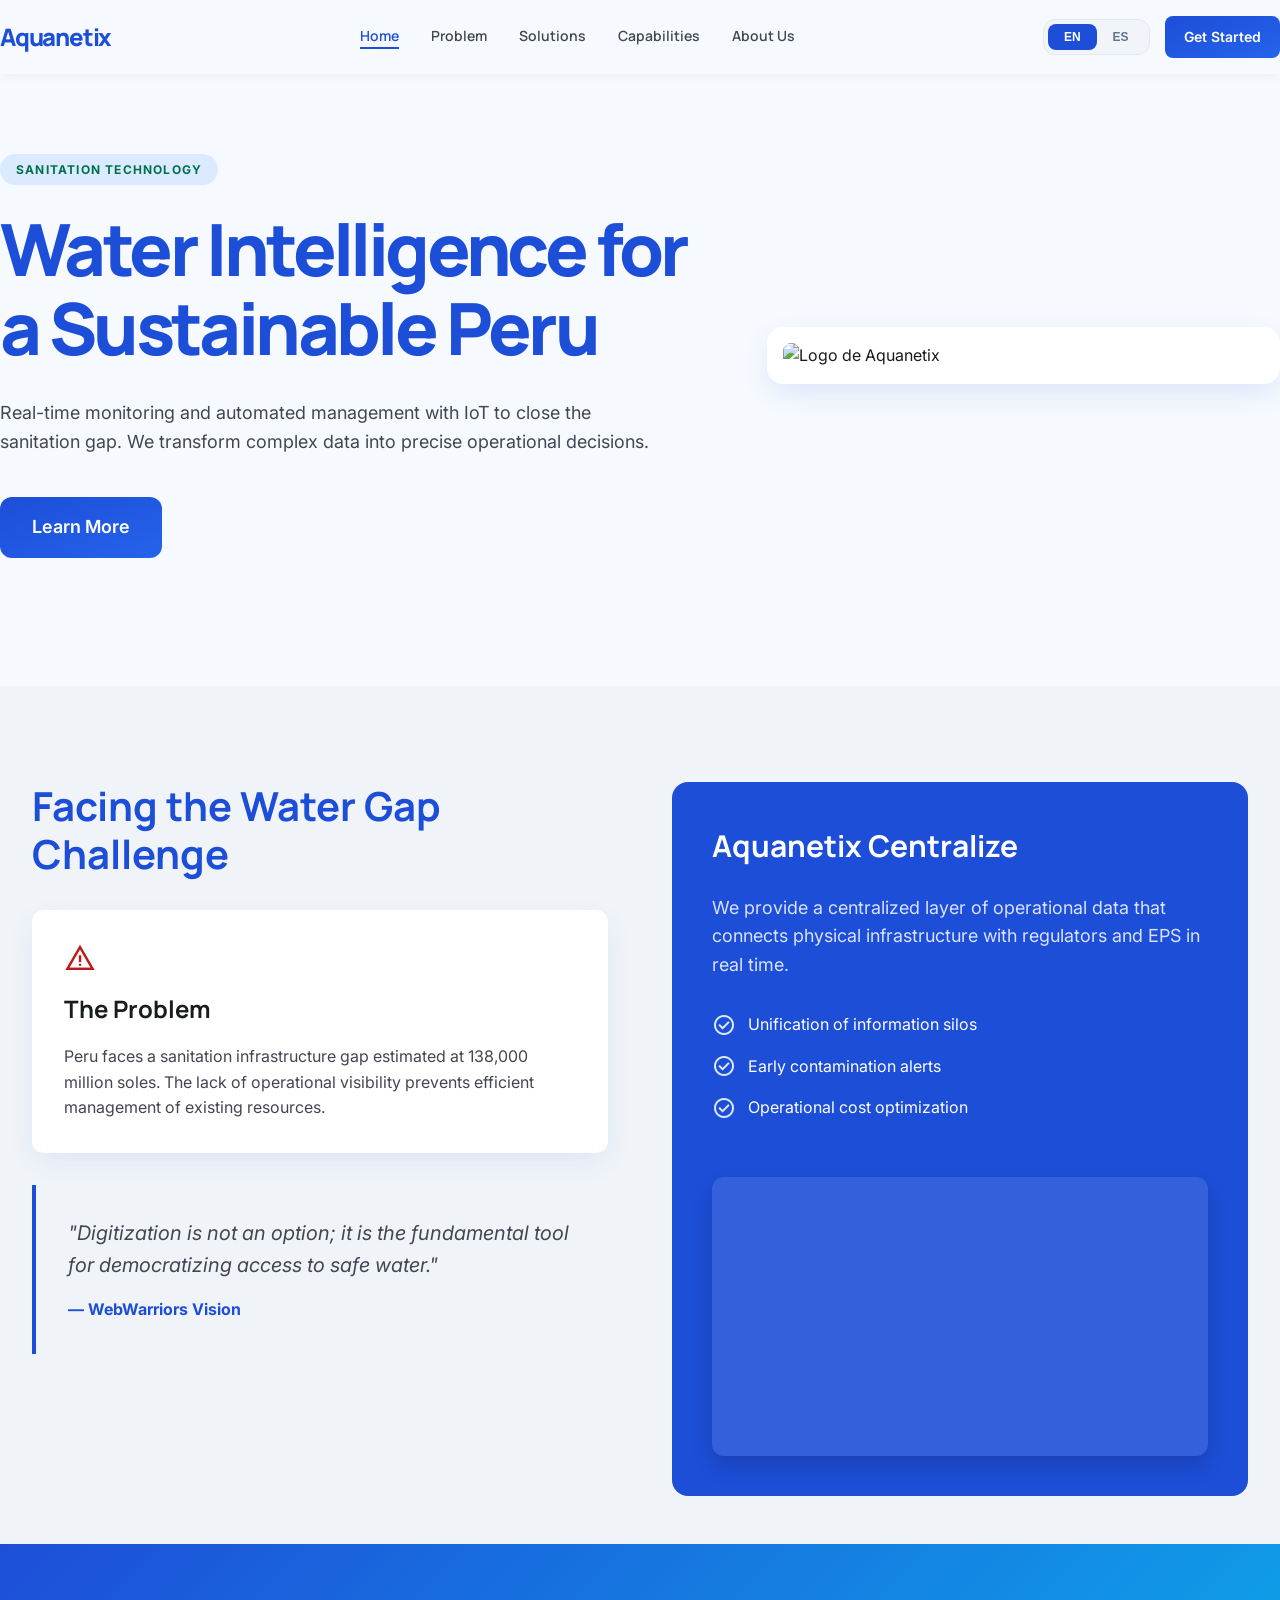
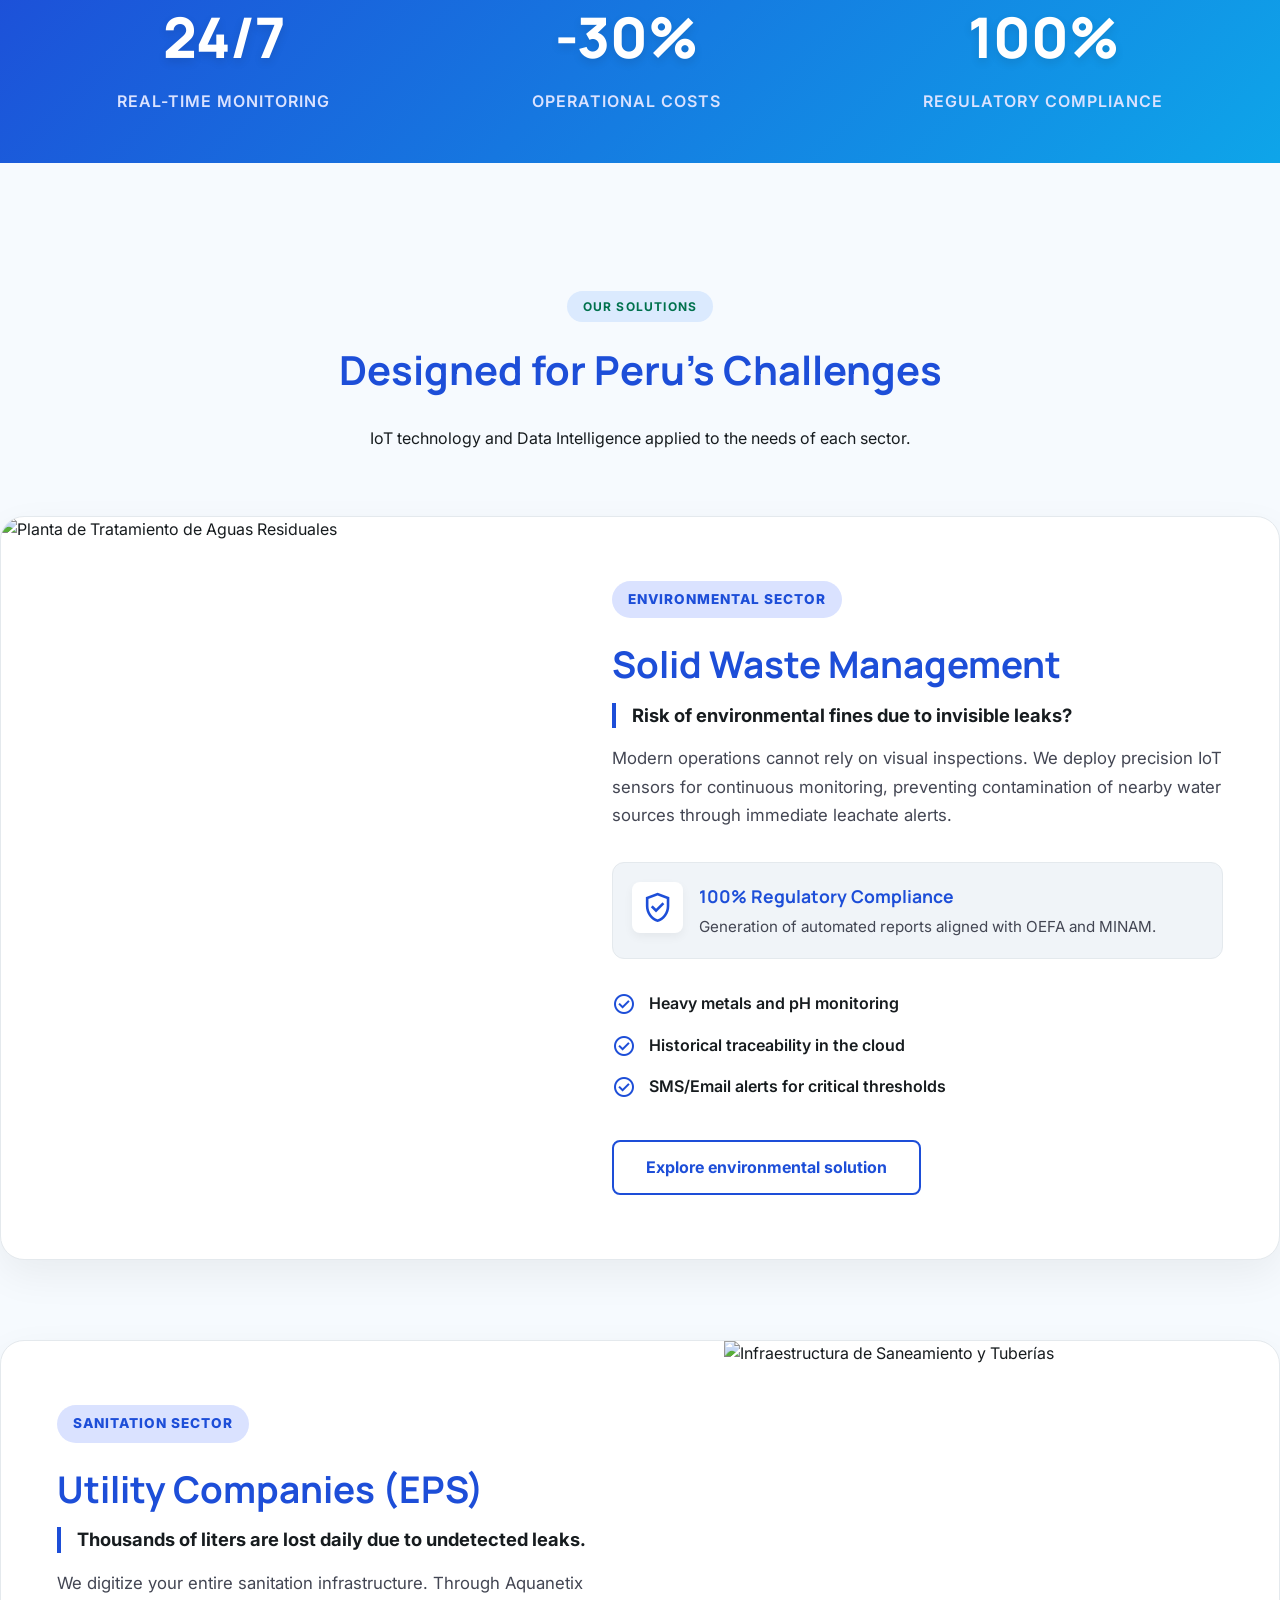
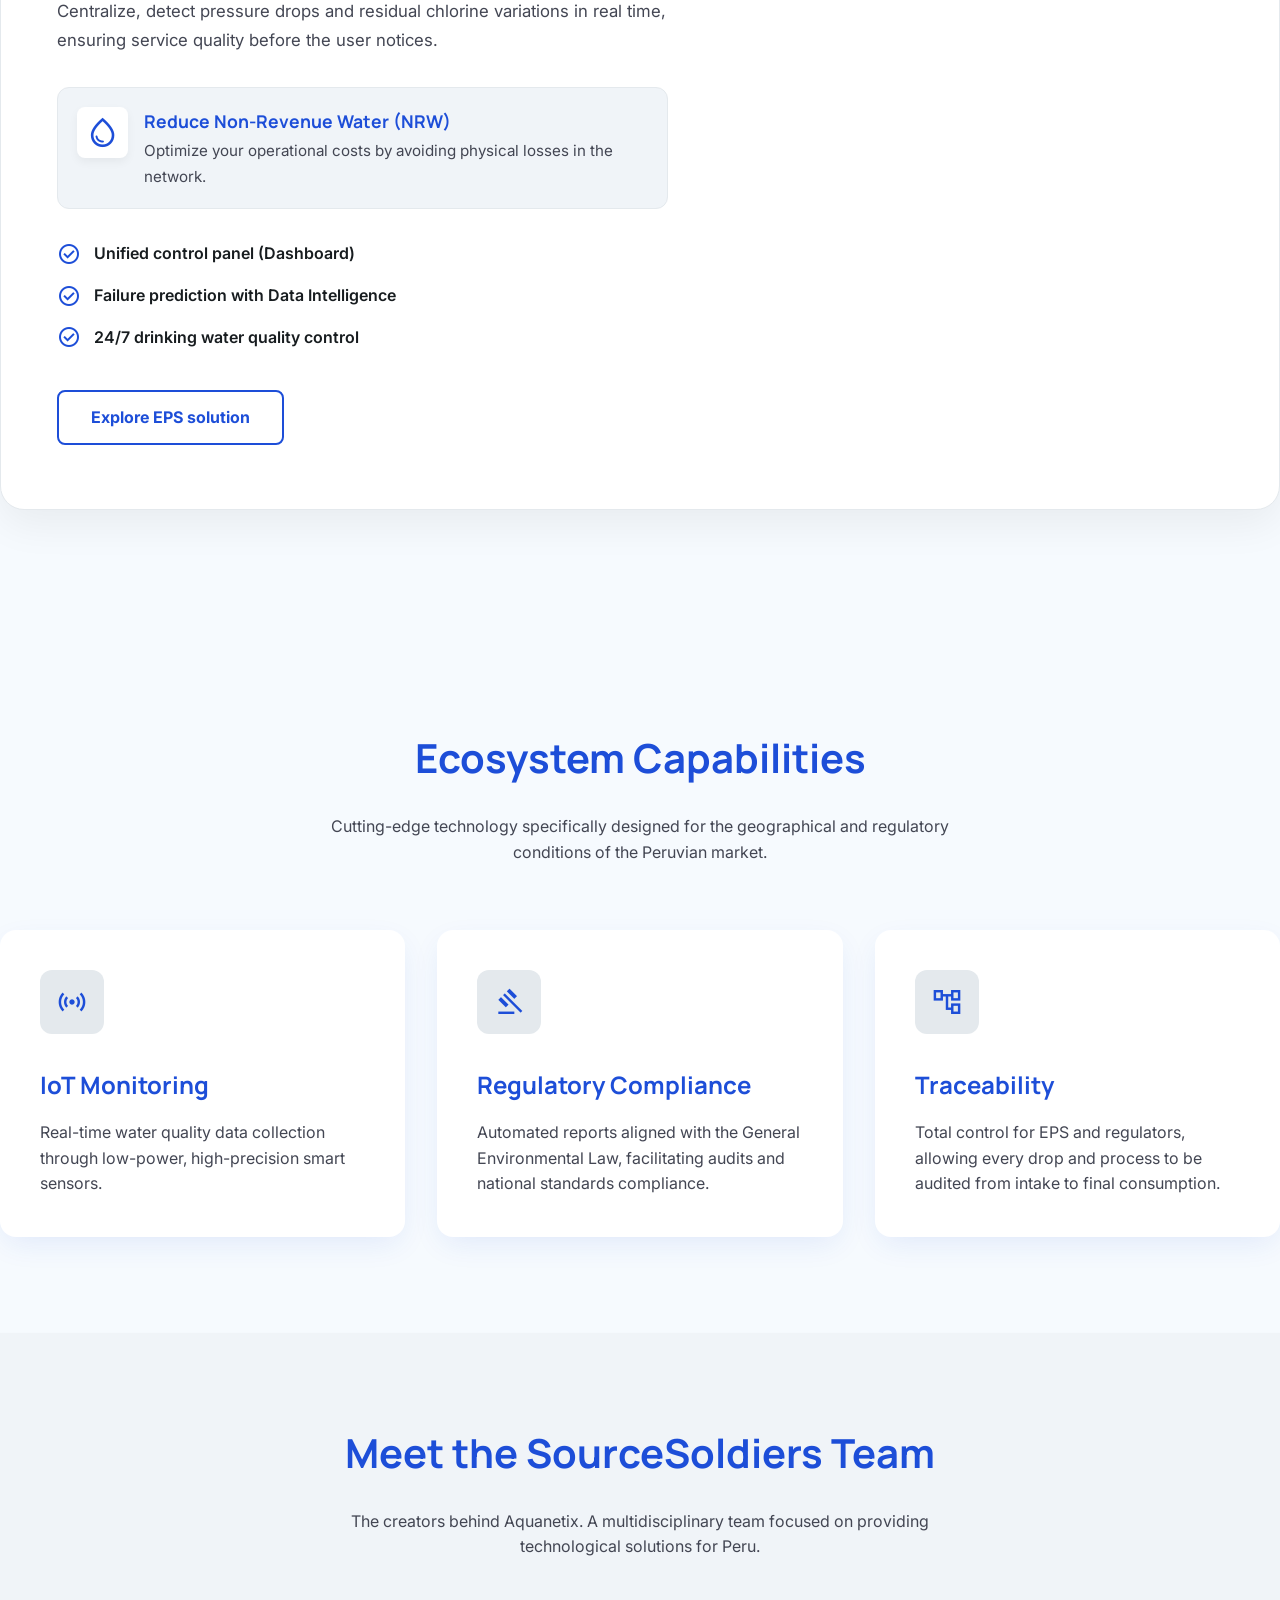
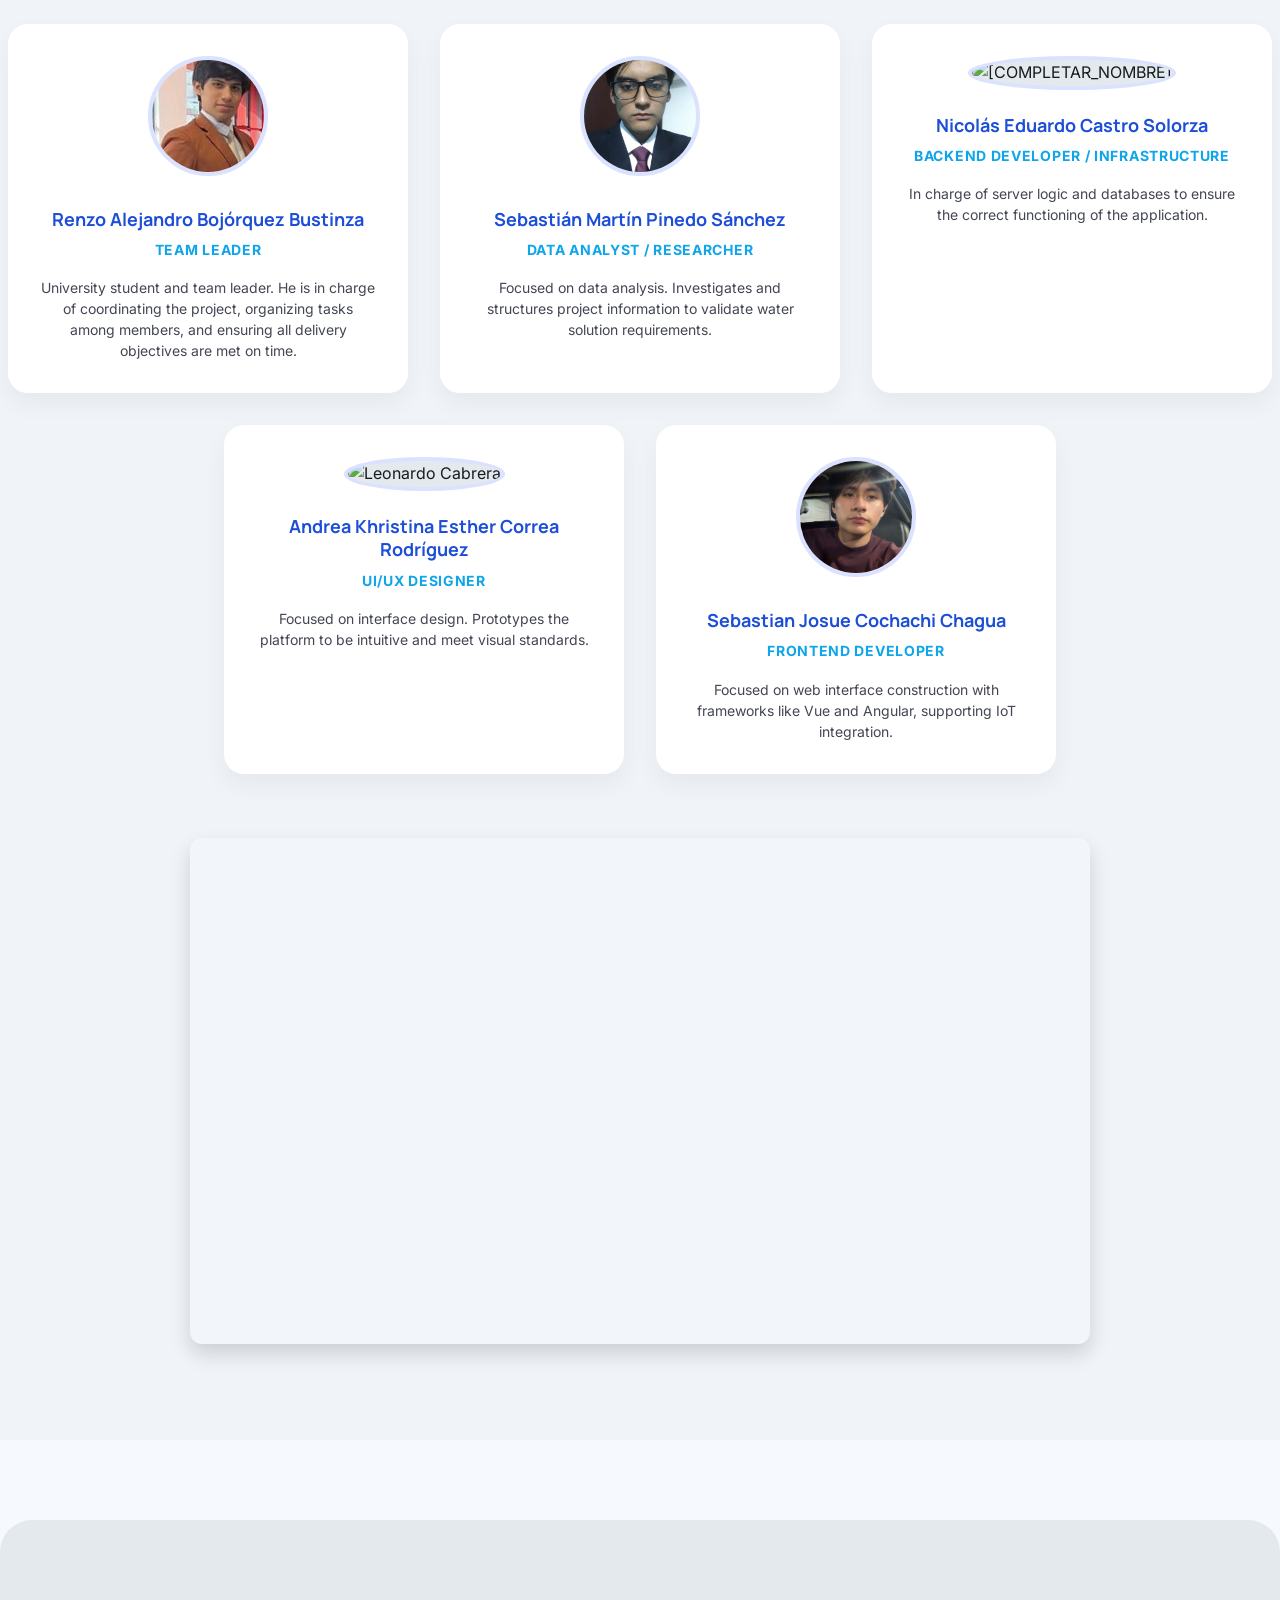
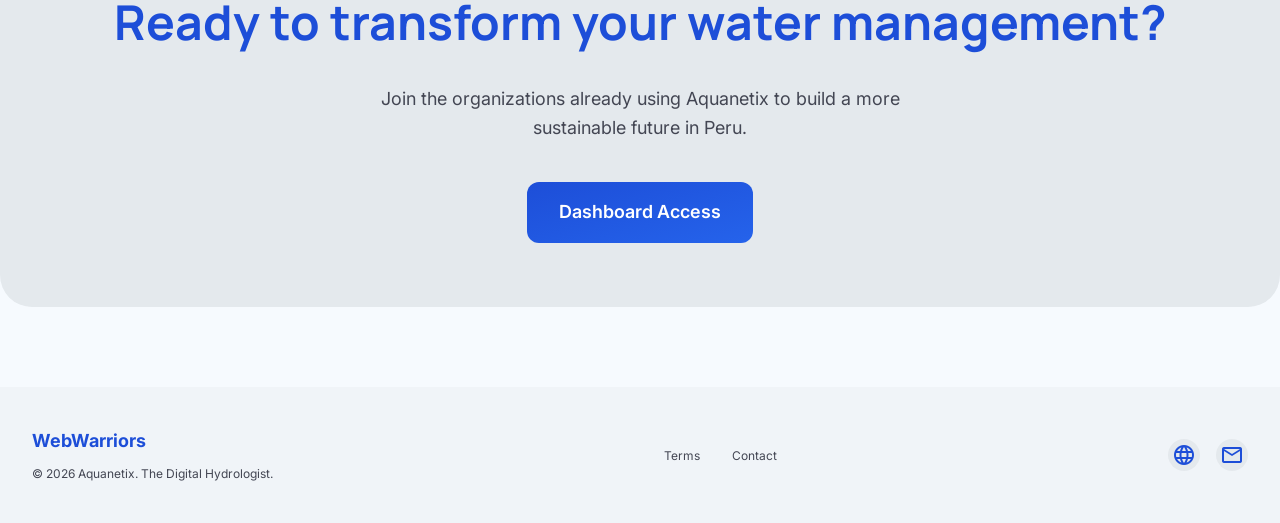
==== index.html @ cc7f4e17 "Update index.html" ====
<!DOCTYPE html>
<html lang="es">
  <head>
    <meta charset="utf-8" />
    <meta name="viewport" content="width=device-width, initial-scale=1.0" />
    <title>Aquanetix | Inteligencia Hídrica para un Perú Sostenible</title>

    <link href="https://fonts.googleapis.com" rel="preconnect" />
    <link crossorigin="" href="https://fonts.gstatic.com" rel="preconnect" />
    <link
      href="https://fonts.googleapis.com/css2?family=Inter:wght@400;500;600&family=Manrope:wght@600;700;800&display=swap"
      rel="stylesheet"
    />
    <link
      href="https://fonts.googleapis.com/css2?family=Material+Symbols+Outlined:wght,FILL@100..700,0..1&display=swap"
      rel="stylesheet"
    />
    <link rel="stylesheet" href="aquanetix.css" />
  </head>

  <body>
    <header class="header">
      <nav class="nav container">
        <div class="logo">
          <span>Aquanetix</span>
        </div>
        <div class="nav-links">
          <a href="#hero" class="nav-link active" data-i18n="nav-inicio">Inicio</a>
          <a href="#problem" class="nav-link" data-i18n="nav-problema">Problema</a>
          <a href="#segments" class="nav-link" data-i18n="nav-soluciones">Soluciones</a>
          <a href="#capabilities" class="nav-link" data-i18n="nav-capacidades">Capacidades</a>
          <a href="#about-the-team" class="nav-link" data-i18n="nav-somos">¿Quiénes somos?</a>
        </div>
        <div style="display: flex; align-items: center">
          <div class="lang-selector-container">
            <button id="btn-en" class="lang-btn active">EN</button>
            <button id="btn-es" class="lang-btn">ES</button>
          </div>
          <a href="#cta" class="btn" data-i18n="nav-btn-empieza">Empieza ahora</a>
        </div>
      </nav>
    </header>

    <main>
      <section id="hero" class="hero container">
        <div class="hero-grid">
          <div>
            <span class="badge" data-i18n="badge-saneamiento">Tecnología para el Saneamiento</span>
            <h1 class="hero-title font-headline" data-i18n="hero-title">
              Inteligencia Hídrica para un
              <span class="text-secondary">Perú Sostenible</span>
            </h1>
            <p class="hero-description" data-i18n="hero-desc">
              Monitoreo en tiempo real y gestión automatizada con IoT para
              cerrar la brecha de saneamiento. Transformamos datos complejos en
              decisiones operativas precisas.
            </p>
            <a href="#segments" class="btn btn-large" data-i18n="hero-btn-more">
              Conoce más
            </a>
          </div>
          <div class="hero-image-container">
            <img
              class="hero-image"
              alt="Logo de Aquanetix"
              src="assets/images/Aquanetix-Logo.png"
            />
          </div>
        </div>
      </section>

      <section id="problem" class="problem-solution">
        <div class="container ps-grid">
          <div>
            <h2 class="section-title font-headline" data-i18n="prob-title">
              Enfrentando el Desafío de la Brecha Hídrica
            </h2>
            <div class="problem-card">
              <span class="material-symbols-outlined icon-error">warning</span>
              <h3 class="font-headline" data-i18n="prob-card-title">
                El Problema
              </h3>
              <p data-i18n="prob-card-desc">
                Perú enfrenta una brecha de infraestructura de saneamiento
                estimada en
                <span class="highlight-text">138,000 millones de soles</span>.
                La falta de visibilidad operativa impide una gestión eficiente
                de los recursos existentes.
              </p>
            </div>
            <div class="quote-box">
              <p class="quote-text" data-i18n="quote-text">
                "La digitalización no es una opción, es la herramienta
                fundamental para democratizar el acceso al agua segura."
              </p>
              <p class="quote-author">— WebWarriors Vision</p>
            </div>
          </div>
          <div class="solution-card">
            <h3 class="font-headline" data-i18n="sol-title">
              Aquanetix Centralize
            </h3>
            <p data-i18n="sol-desc">
              Proporcionamos una capa de datos operativos centralizados que
              conecta la infraestructura física con los reguladores y EPS en
              tiempo real.
            </p>
            <ul class="feature-list">
              <li>
                <span class="material-symbols-outlined icon-success">check_circle</span>
                <span data-i18n="sol-feat-1">Unificación de silos de información</span>
              </li>
              <li>
                <span class="material-symbols-outlined icon-success">check_circle</span>
                <span data-i18n="sol-feat-2">Alertas tempranas de contaminación</span>
              </li>
              <li>
                <span class="material-symbols-outlined icon-success">check_circle</span>
                <span data-i18n="sol-feat-3">Optimización de costos operativos</span>
              </li>
            </ul>
            <div class="product-video-wrapper">
              <iframe 
                src="https://www.youtube.com/embed/MZh4NIKCM9I?si=_HD0UaLk1dkv5V13" 
                title="YouTube video player" 
                frameborder="0" 
                allow="accelerometer; autoplay; clipboard-write; encrypted-media; gyroscope; picture-in-picture; web-share" 
                referrerpolicy="strict-origin-when-cross-origin" 
                allowfullscreen>
              </iframe>
            </div>
          </div>
        </div>
      </section>

      <section class="metrics-banner">
        <div class="container metrics-grid">
          <div class="metric-item">
            <h3 class="metric-number">24/7</h3>
            <p class="metric-label" data-i18n="metric-1">Monitoreo en Tiempo Real</p>
          </div>
          <div class="metric-item">
            <h3 class="metric-number">-30%</h3>
            <p class="metric-label" data-i18n="metric-2">Costos Operativos</p>
          </div>
          <div class="metric-item">
            <h3 class="metric-number">100%</h3>
            <p class="metric-label" data-i18n="metric-3">Cumplimiento Normativo</p>
          </div>
        </div>
      </section>

      <section id="segments" class="pro-segments-section container">
        <div class="text-center segments-header">
          <span class="badge" data-i18n="seg-badge">Nuestras Soluciones</span>
          <h2 class="section-title font-headline" data-i18n="seg-title">Diseñado para los retos del Perú</h2>
          <p data-i18n="seg-desc">Tecnología IoT e Inteligencia de Datos aplicada a las necesidades de cada sector.</p>
        </div>
        
        <div class="pro-segments-container">
          
          <div class="pro-segment-card">
            <div class="pro-segment-image">
              <img src="assets/images/Segmento1_imagen.jpeg" alt="Planta de Tratamiento de Aguas Residuales">
            </div>
            <div class="pro-segment-body">
              <span class="pro-badge" data-i18n="seg1-badge">Sector Ambiental</span>
              <h3 data-i18n="seg1-title">Gestoras de Residuos Sólidos</h3>
              <p class="pro-lead" data-i18n="seg1-lead">¿Riesgos de multas ambientales por fugas invisibles?</p>
              <p class="pro-text" data-i18n="seg1-text">Las operaciones modernas no pueden depender de inspecciones visuales. Desplegamos sensores IoT de precisión para el monitoreo continuo, previniendo la contaminación de fuentes de agua cercanas mediante alertas inmediatas de lixiviados.</p>
              
              <div class="pro-highlight">
                <span class="material-symbols-outlined">verified_user</span>
                <div class="pro-highlight-text">
                  <strong data-i18n="seg1-hl-title">100% Cumplimiento Normativo</strong>
                  <span data-i18n="seg1-hl-desc">Generación de reportes automáticos alineados a OEFA y MINAM.</span>
                </div>
              </div>

              <ul class="pro-features">
                <li><span class="material-symbols-outlined">check_circle</span> <span data-i18n="seg1-li1">Monitoreo de metales pesados y pH</span></li>
                <li><span class="material-symbols-outlined">check_circle</span> <span data-i18n="seg1-li2">Trazabilidad histórica en la nube</span></li>
                <li><span class="material-symbols-outlined">check_circle</span> <span data-i18n="seg1-li3">Alertas ante umbrales críticos</span></li>
              </ul>
              <a href="javascript:void(0)" onclick="document.getElementById('open-contact').click()" class="pro-btn" data-i18n="seg1-btn">Explorar solución ambiental</a>
            </div>
          </div>
          
          <div class="pro-segment-card reverse">
            <div class="pro-segment-image">
              <img src="assets/images/Segmento2_imagen.jpg" alt="Infraestructura de Saneamiento y Tuberías">
            </div>
            <div class="pro-segment-body">
              <span class="pro-badge" data-i18n="seg2-badge">Sector Saneamiento</span>
              <h3 data-i18n="seg2-title">Empresas Prestadoras (EPS)</h3>
              <p class="pro-lead" data-i18n="seg2-lead">Miles de litros se pierden diariamente por fugas no detectadas.</p>
              <p class="pro-text" data-i18n="seg2-text">Digitalizamos toda tu infraestructura de saneamiento. A través de Aquanetix Centralize, detecta caídas de presión y variaciones de cloro residual en tiempo real, garantizando la calidad del servicio antes de que el usuario lo note.</p>
              
              <div class="pro-highlight">
                <span class="material-symbols-outlined">water_drop</span>
                <div class="pro-highlight-text">
                  <strong data-i18n="seg2-hl-title">Reduce el Agua No Facturada (ANF)</strong>
                  <span data-i18n="seg2-hl-desc">Optimiza tus costos operativos evitando pérdidas físicas en la red.</span>
                </div>
              </div>

              <ul class="pro-features">
                <li><span class="material-symbols-outlined">check_circle</span> <span data-i18n="seg2-li1">Tablero de control unificado (Dashboard)</span></li>
                <li><span class="material-symbols-outlined">check_circle</span> <span data-i18n="seg2-li2">Predicción de fallos con Datos</span></li>
                <li><span class="material-symbols-outlined">check_circle</span> <span data-i18n="seg2-li3">Control de calidad de agua potable 24/7</span></li>
              </ul>
              <a href="javascript:void(0)" onclick="document.getElementById('open-contact').click()" class="pro-btn" data-i18n="seg2-btn">Explorar solución EPS</a>
            </div>
          </div>

        </div>
      </section>

      <section id="capabilities" class="capabilities container">
        <div class="text-center capabilities-header">
          <h2 class="section-title font-headline" data-i18n="cap-title">
            Capacidades del Ecosistema
          </h2>
          <p data-i18n="cap-desc">
            Tecnología de punta diseñada específicamente para las condiciones
            geográficas y regulatorias del mercado peruano.
          </p>
        </div>
        <div class="cards-grid">
          <div class="capability-card">
            <div class="icon-container">
              <span class="material-symbols-outlined icon-primary">sensors</span>
            </div>
            <h3 class="font-headline" data-i18n="cap-card-1-title">
              Monitoreo IoT
            </h3>
            <p data-i18n="cap-card-1-desc">
              Recolección de datos de calidad del agua en tiempo real mediante
              sensores inteligentes de bajo consumo y alta precisión.
            </p>
          </div>
          <div class="capability-card">
            <div class="icon-container">
              <span class="material-symbols-outlined icon-primary">gavel</span>
            </div>
            <h3 class="font-headline" data-i18n="cap-card-2-title">
              Cumplimiento Normativo
            </h3>
            <p data-i18n="cap-card-2-desc">
              Reportes automáticos alineados a la Ley General del Ambiente,
              facilitando las auditorías y el cumplimiento de estándares
              nacionales.
            </p>
          </div>
          <div class="capability-card">
            <div class="icon-container">
              <span class="material-symbols-outlined icon-primary">account_tree</span>
            </div>
            <h3 class="font-headline" data-i18n="cap-card-3-title">
              Trazabilidad
            </h3>
            <p data-i18n="cap-card-3-desc">
              Control total para EPS y reguladores, permitiendo auditar cada
              gota y proceso desde la captación hasta el consumo final.
            </p>
          </div>
        </div>
      </section>

      <section id="about-the-team" class="team-section container">
        <div class="text-center capabilities-header">
          <h2 class="section-title font-headline" data-i18n="team-title">
            Conoce al Equipo WebWarriors
          </h2>
          <p data-i18n="team-subtitle">
            Los creadores detrás de Aquanetix. Un equipo multidisciplinario
            enfocado en brindar soluciones tecnológicas para el Perú.
          </p>
        </div>
        <div class="team-grid">
          <div class="team-card">
            <img
              src="assets/images/Foto_NicoPrincipal.jpeg"
              alt="Nicolás Castro"
              class="team-photo"
            />
            <h3 class="font-headline" data-i18n="team-name-1">
              Nicolás Castro
            </h3>
            <p class="team-role" data-i18n="team-role-1">Team Leader</p>
            <p class="team-desc" data-i18n="team-desc-1">
              Estudiante universitario y líder del equipo. Se encarga de
              coordinar el proyecto, organizar las tareas entre los integrantes
              y asegurar que todos los objetivos de nuestra entrega se cumplan a
              tiempo.
            </p>
          </div>
          <div class="team-card">
            <img
              src="assets/images/fotosebastian.png"
              alt="Sebastián Pinedo"
              class="team-photo"
            />
            <h3 class="font-headline" data-i18n="team-name-2">
              Sebastián Martín Pinedo Sánchez
            </h3>
            <p class="team-role" data-i18n="team-role-2">
              Data Analyst / Investigador
            </p>
            <p class="team-desc" data-i18n="team-desc-2">
              Enfocado en el análisis de datos. Investiga y estructura la
              información del proyecto para validar los requerimientos de la
              solución hídrica.
            </p>
          </div>

          <div class="team-card">
            <img
              src="assets/images/[COMPLETAR_NOMBRE_DE_IMAGEN].png"
              alt="[COMPLETAR_NOMBRE]"
              class="team-photo"
            />
            <h3 class="font-headline" data-i18n="team-name-3">
              [COMPLETAR_NOMBRE_COMPLETO_NUEVO_INTEGRANTE]
            </h3>
            <p class="team-role" data-i18n="team-role-3">
              [COMPLETAR_ROL_DEL_INTEGRANTE]
            </p>
            <p class="team-desc" data-i18n="team-desc-3">
              [COMPLETAR_DESCRIPCION_DE_LO_QUE_HACE]
            </p>
          </div>

          <div class="team-card">
            <img
              src="assets/images/Foto_Leonardo.png"
              alt="Leonardo Cabrera"
              class="team-photo"
            />
            <h3 class="font-headline" data-i18n="team-name-4">
              Leonardo Moises Cabrera Novoa
            </h3>
            <p class="team-role" data-i18n="team-role-4">Diseñador UI/UX</p>
            <p class="team-desc" data-i18n="team-desc-4">
              Enfocado en el diseño de interfaces. Prototipa la plataforma para
              que sea intuitiva y cumpla con los estándares visuales.
            </p>
          </div>

          <div class="team-card">
            <img
              src="assets/images/foto_SebastianC.png"
              alt="Sebastian Cochachi"
              class="team-photo"
            />
            <h3 class="font-headline" data-i18n="team-name-5">
              Sebastian Josue Cochachi Chagua
            </h3>
            <p class="team-role" data-i18n="team-role-5">
              Desarrollador Frontend
            </p>
            <p class="team-desc" data-i18n="team-desc-5">
              Enfocado en la construcción de la interfaz web con frameworks como
              Vue y Angular, apoyando en la integración IoT.
            </p>
          </div>
        </div>

        <div class="video-container">
          <div class="product-video-wrapper">
            <iframe 
              src="https://www.youtube.com/embed/el6VnUkMjpM?si=KJKkHwrSZlHoXeyF" 
              title="YouTube video player" 
              frameborder="0" 
              allow="accelerometer; autoplay; clipboard-write; encrypted-media; gyroscope; picture-in-picture; web-share" 
              referrerpolicy="strict-origin-when-cross-origin" 
              allowfullscreen>
            </iframe>
          </div>
        </div>
      </section>

      <div id="contact-modal" class="modal-overlay">
        <div class="modal-content">
          <span id="close-modal" class="close-btn">&times;</span>
          <h2 class="font-headline" data-i18n="modal-title">Contáctanos</h2>
          <p data-i18n="modal-desc">
            ¿Tienes dudas sobre Aquanetix? El equipo WebWarriors está listo
            para ayudarte.
          </p>
          <div class="contact-methods">
            <div class="contact-item">
              <span class="material-symbols-outlined">mail</span>
              <p>contacto@aquanetix.pe</p>
            </div>
            <div class="contact-item">
              <span class="material-symbols-outlined">group</span>
              <p data-i18n="modal-team">Equipo WebWarriors - UPC</p>
            </div>
          </div>
          <button class="btn btn-large" id="modal-close-btn" data-i18n="modal-btn-close">
            Close
          </button>
        </div>
      </div>

      <section id="cta" class="cta-section container">
        <div class="cta-box">
          <h2 class="cta-title font-headline" data-i18n="cta-title">
            ¿Listo para transformar su gestión hídrica?
          </h2>
          <p data-i18n="cta-desc">
            Únase a las organizaciones que ya están utilizando Aquanetix para
            construir un futuro más sostenible en el Perú.
          </p>
          <a href="https://aquanetix-deploy.web.app/iam/sign-in" class="btn btn-large" data-i18n="cta-btn">
            Acceso al Dashboard
          </a>
        </div>
      </section>
    </main>

    <footer class="footer">
      <div class="container footer-content">
        <div class="footer-brand">
          <span>WebWarriors</span>
          <p data-i18n="footer-copy">
            © 2026 Aquanetix. The Digital Hydrologist.
          </p>
        </div>
        <div class="footer-links">
          <a href="terms.html" data-i18n="footer-terms">Términos</a>
          <a
            href="javascript:void(0)"
            id="open-contact"
            data-i18n="footer-contact"
            >Contacto</a
          >
        </div>
        <div class="footer-social">
          <div class="social-icon">
            <span class="material-symbols-outlined">language</span>
          </div>
          <div class="social-icon">
            <span class="material-symbols-outlined">mail</span>
          </div>
        </div>
      </div>
    </footer>

    <script src="contact.js"></script>
    <script src="i18n.js"></script>
  </body>
</html>
---- aquanetix.css ----
/* Variables de Color (Paleta Azul Open Source) */
:root {
  --primary: #1d4ed8;
  --primary-container: #2563eb;
  --secondary: #0ea5e9;
  --secondary-container: #dbeafe;
  --on-secondary-container: #00714d;
  --surface: #f6fafe;
  --surface-container-low: #f0f4f8;
  --surface-container-lowest: #ffffff;
  --surface-container-high: #e4e9ed;
  --on-surface: #171c1f;
  --on-surface-variant: #434653;
  --error: #ba1a1a;
  --primary-fixed: #dae2ff;
}

/* Reset Básico */
* {
  margin: 0;
  padding: 0;
  box-sizing: border-box;
}

body {
  font-family: "Inter", sans-serif;
  background-color: var(--surface);
  color: var(--on-surface);
  line-height: 1.6;
  -webkit-font-smoothing: antialiased;
}

h1,
h2,
h3,
.font-headline {
  font-family: "Manrope", sans-serif;
}

a {
  text-decoration: none;
  color: inherit;
}

ul {
  list-style: none;
}

.container {
  max-width: 1280px;
  margin: 0 auto;
  padding: 0 2rem;
}

/* Header & Nav */
.header {
  background-color: var(--surface);
  position: sticky;
  top: 0;
  z-index: 50;
  box-shadow: 0 2px 10px rgba(0, 0, 0, 0.05);
}

.nav {
  display: flex;
  justify-content: space-between;
  align-items: center;
  padding: 1rem 0;
}

.logo {
  font-size: 1.5rem;
  font-weight: 900;
  color: var(--primary);
  font-family: "Manrope", sans-serif;
  letter-spacing: -0.05em;
}

.nav-links {
  display: none;
  gap: 2rem;
  font-family: "Manrope", sans-serif;
  font-weight: 600;
  font-size: 0.875rem;
}

@media (min-width: 768px) {
  .nav-links {
    display: flex;
  }
}

.nav-link {
  color: var(--on-surface-variant);
  transition: color 0.2s;
}

.nav-link:hover,
.nav-link.active {
  color: var(--primary);
}

.nav-link.active {
  border-bottom: 2px solid var(--primary);
}

.btn {
  display: inline-block;
  background: linear-gradient(
    to bottom right,
    var(--primary),
    var(--primary-container)
  );
  color: white;
  padding: 0.6rem 1.2rem;
  border-radius: 0.5rem;
  font-size: 0.875rem;
  font-weight: 600;
  border: none;
  cursor: pointer;
  transition: opacity 0.2s, transform 0.1s;
}

.btn:hover {
  opacity: 0.9;
}

.btn:active {
  transform: scale(0.95);
}

.btn-large {
  padding: 1rem 2rem;
  font-size: 1.125rem;
  border-radius: 0.75rem;
}

/* Hero Section */
.hero {
  padding: 5rem 0 8rem 0;
  overflow: hidden;
}

.hero-grid {
  display: grid;
  grid-template-columns: 1fr;
  gap: 3rem;
  align-items: center;
}

@media (min-width: 1024px) {
  .hero-grid {
    grid-template-columns: 7fr 5fr;
  }
}

.badge {
  display: inline-block;
  padding: 0.375rem 1rem;
  border-radius: 9999px;
  background-color: var(--secondary-container);
  color: var(--on-secondary-container);
  font-size: 0.75rem;
  font-weight: 700;
  letter-spacing: 0.1em;
  text-transform: uppercase;
  margin-bottom: 1.5rem;
}

.hero-title {
  font-size: 3rem;
  font-weight: 800;
  color: var(--primary);
  line-height: 1.1;
  margin-bottom: 2rem;
  letter-spacing: -0.05em;
}

@media (min-width: 768px) {
  .hero-title {
    font-size: 4.5rem;
  }
}

.text-secondary {
  color: var(--secondary);
}

.hero-description {
  color: var(--on-surface-variant);
  font-size: 1.125rem;
  margin-bottom: 2.5rem;
  max-width: 42rem;
}

.hero-image-container {
  border-radius: 1rem;
  overflow: hidden;
  box-shadow: 0 10px 30px -5px rgba(29, 78, 216, 0.15);
  background: white;
  padding: 1rem;
}

.hero-image {
  width: 100%;
  height: auto;
  object-fit: contain;
  border-radius: 0.5rem;
}

/* Problem/Solution Section */
.problem-solution {
  background-color: var(--surface-container-low);
  padding: 6rem 0;
}

.ps-grid {
  display: grid;
  grid-template-columns: 1fr;
  gap: 4rem;
}

@media (min-width: 1024px) {
  .ps-grid {
    grid-template-columns: 1fr 1fr;
  }
}

.section-title {
  font-size: 2.5rem;
  color: var(--primary);
  font-weight: 700;
  margin-bottom: 2rem;
  line-height: 1.2;
}

.problem-card {
  background-color: var(--surface-container-lowest);
  padding: 2rem;
  border-radius: 0.75rem;
  box-shadow: 0 10px 30px -5px rgba(29, 78, 216, 0.1);
  margin-bottom: 2rem;
}

.icon-error {
  color: var(--error);
  font-size: 2rem;
  margin-bottom: 1rem;
}

.problem-card h3 {
  font-size: 1.5rem;
  margin-bottom: 1rem;
}

.problem-card p {
  color: var(--on-surface-variant);
}

.highlight-text {
  color: var(--primary);
  font-weight: 700;
}

.quote-box {
  padding: 2rem;
  border-left: 4px solid var(--primary);
}

.quote-text {
  font-size: 1.25rem;
  font-style: italic;
  color: var(--on-surface-variant);
}

.quote-author {
  margin-top: 1rem;
  font-weight: 700;
  color: var(--primary);
}

.solution-card {
  background-color: var(--primary);
  color: white;
  padding: 2.5rem;
  border-radius: 1rem;
  position: relative;
  overflow: hidden;
  display: flex;
  flex-direction: column;
  justify-content: center;
}

.solution-card h3 {
  font-size: 1.875rem;
  margin-bottom: 1.5rem;
  position: relative;
  z-index: 10;
}

.solution-card p {
  color: var(--primary-fixed);
  font-size: 1.125rem;
  margin-bottom: 2rem;
  position: relative;
  z-index: 10;
}

.feature-list li {
  display: flex;
  align-items: center;
  gap: 0.75rem;
  margin-bottom: 1rem;
  position: relative;
  z-index: 10;
}

.icon-success {
  color: var(--secondary-container);
}

/* =========================================
   CONTENEDORES DE VIDEO RESPONSIVOS
   ========================================= */
.product-video-wrapper {
  margin-top: 2.5rem;
  position: relative;
  width: 100%;
  padding-bottom: 56.25%; /* Proporción perfecta 16:9 */
  border-radius: 0.75rem;
  overflow: hidden;
  background-color: rgba(255, 255, 255, 0.1);
  box-shadow: 0 10px 20px rgba(0, 0, 0, 0.15);
}

.product-video-wrapper iframe {
  position: absolute;
  top: 0;
  left: 0;
  width: 100%;
  height: 100%;
  border: none;
}

/* =========================================
   BANNER DE MÉTRICAS
   ========================================= */
.metrics-banner {
  background: linear-gradient(135deg, var(--primary), var(--secondary));
  padding: 3rem 0;
  color: white;
  margin-top: -3rem;
  position: relative;
  z-index: 10;
}

.metrics-grid {
  display: flex;
  justify-content: space-around;
  flex-wrap: wrap;
  gap: 2rem;
  text-align: center;
}

.metric-number {
  font-size: 3.5rem;
  font-weight: 800;
  margin-bottom: 0.5rem;
  color: var(--surface-container-lowest);
  text-shadow: 0 4px 10px rgba(0,0,0,0.1);
}

.metric-label {
  font-size: 1rem;
  font-weight: 600;
  text-transform: uppercase;
  letter-spacing: 1px;
  color: var(--primary-fixed);
}

/* =========================================
   DISEÑO PROFESIONAL DE SEGMENTOS (V2) ZIG-ZAG
   ========================================= */
.pro-segments-section {
  padding: 8rem 0;
}

.segments-header {
  margin-bottom: 4rem;
}

.pro-segments-container {
  display: flex;
  flex-direction: column;
  gap: 5rem;
  margin-top: 4rem;
}

.pro-segment-card {
  display: flex;
  flex-direction: column;
  background: #ffffff;
  border-radius: 24px;
  overflow: hidden;
  box-shadow: 0 15px 40px rgba(0,0,0,0.06);
  border: 1px solid var(--surface-container-high);
  transition: transform 0.3s ease, box-shadow 0.3s ease;
}

.pro-segment-card:hover {
  transform: translateY(-5px);
  box-shadow: 0 25px 50px rgba(29, 78, 216, 0.15); /* Sombra adaptada a Open Source */
}

@media(min-width: 992px) {
  .pro-segment-card {
      flex-direction: row;
      align-items: stretch;
  }
  .pro-segment-card.reverse {
      flex-direction: row-reverse;
  }
}

.pro-segment-image {
  flex: 1;
  min-height: 350px;
}

.pro-segment-image img {
  width: 100%;
  height: 100%;
  object-fit: cover;
  display: block;
}

.pro-segment-body {
  flex: 1.1;
  padding: 4rem 3.5rem;
  display: flex;
  flex-direction: column;
  justify-content: center;
}

.pro-badge {
  align-self: flex-start;
  background: var(--primary-fixed);
  color: var(--primary);
  padding: 0.5rem 1rem;
  border-radius: 50px;
  font-size: 0.85rem;
  font-weight: 800;
  text-transform: uppercase;
  letter-spacing: 1px;
  margin-bottom: 1.5rem;
}

.pro-segment-body h3 {
  font-size: 2.3rem;
  color: var(--primary);
  margin-bottom: 1rem;
  line-height: 1.2;
}

.pro-lead {
  font-size: 1.15rem;
  font-weight: 700;
  color: var(--on-surface);
  margin-bottom: 1rem;
  border-left: 4px solid var(--primary);
  padding-left: 1rem;
  line-height: 1.4;
}

.pro-text {
  color: var(--on-surface-variant);
  line-height: 1.7;
  font-size: 1.05rem;
  margin-bottom: 2rem;
}

.pro-highlight {
  background: var(--surface-container-low);
  border: 1px solid var(--surface-container-high);
  padding: 1.2rem;
  border-radius: 12px;
  display: flex;
  gap: 1rem;
  align-items: flex-start;
  margin-bottom: 2rem;
}

.pro-highlight .material-symbols-outlined {
  color: var(--primary);
  font-size: 2.2rem;
  background: white;
  padding: 0.5rem;
  border-radius: 8px;
  box-shadow: 0 4px 10px rgba(0,0,0,0.05);
}

.pro-highlight-text strong {
  display: block;
  color: var(--primary);
  font-size: 1.1rem;
  margin-bottom: 0.2rem;
  font-family: 'Manrope', sans-serif;
}

.pro-highlight-text span {
  font-size: 0.95rem;
  color: var(--on-surface-variant);
  line-height: 1.4;
}

.pro-features {
  list-style: none;
  padding: 0;
  margin: 0 0 2.5rem 0;
  display: flex;
  flex-direction: column;
  gap: 1rem;
}

.pro-features li {
  display: flex;
  align-items: center;
  gap: 0.8rem;
  color: var(--on-surface);
  font-weight: 600;
  font-size: 1rem;
}

.pro-features .material-symbols-outlined {
  color: var(--primary);
}

.pro-btn {
  align-self: flex-start;
  border: 2px solid var(--primary);
  color: var(--primary);
  padding: 0.8rem 2rem;
  border-radius: 8px;
  font-weight: 700;
  transition: all 0.3s;
  text-decoration: none;
}

.pro-btn:hover {
  background: var(--primary);
  color: white;
  transform: translateY(-2px);
}

/* Capabilities Section */
.capabilities {
  padding: 6rem 0;
}

.text-center {
  text-align: center;
}

.capabilities-header {
  margin-bottom: 4rem;
}

.capabilities-header p {
  color: var(--on-surface-variant);
  max-width: 42rem;
  margin: 0 auto;
}

.cards-grid {
  display: grid;
  grid-template-columns: 1fr;
  gap: 2rem;
}

@media (min-width: 768px) {
  .cards-grid {
    grid-template-columns: repeat(3, 1fr);
  }
}

.capability-card {
  background-color: var(--surface-container-lowest);
  padding: 2.5rem;
  border-radius: 1rem;
  box-shadow: 0 10px 30px -5px rgba(29, 78, 216, 0.1);
  transition: all 0.3s ease;
  cursor: default;
}

.capability-card:hover {
  background-color: var(--primary);
  color: white;
}

.icon-container {
  width: 4rem;
  height: 4rem;
  background-color: var(--surface-container-high);
  border-radius: 0.75rem;
  display: flex;
  align-items: center;
  justify-content: center;
  margin-bottom: 2rem;
  transition: background-color 0.3s;
}

.capability-card:hover .icon-container {
  background-color: var(--primary-container);
}

.icon-primary {
  color: var(--primary);
  font-size: 2rem;
  transition: color 0.3s;
}

.capability-card:hover .icon-primary {
  color: white;
}

.capability-card h3 {
  font-size: 1.5rem;
  color: var(--primary);
  margin-bottom: 1rem;
  transition: color 0.3s;
}

.capability-card:hover h3 {
  color: white;
}

.capability-card p {
  color: var(--on-surface-variant);
  transition: color 0.3s;
}

.capability-card:hover p {
  color: var(--primary-fixed);
}

/* Team Section */
.team-section {
  padding: 6rem 0;
  background-color: var(--surface-container-low);
  box-shadow: 0 0 0 100vmax var(--surface-container-low);
  clip-path: inset(0 -100vmax);
}

.team-section .section-title {
  color: var(--primary);
}
.team-section .capabilities-header p {
  color: var(--on-surface-variant);
}

.team-grid {
  display: flex;
  flex-wrap: wrap;
  justify-content: center;
  gap: 2rem;
  margin-bottom: 3rem;
}

.team-card {
  flex: 1 1 calc(33.333% - 2rem);
  min-width: 300px;
  max-width: 400px;
  background: #ffffff;
  padding: 2rem;
  border-radius: 20px;
  box-shadow: 0 10px 25px rgba(0, 0, 0, 0.05);
  text-align: center;
  transition: all 0.3s ease;
}

.team-card:hover {
  transform: translateY(-5px);
  box-shadow: 0 20px 40px -10px rgba(29, 78, 216, 0.15);
}

.team-photo {
  width: 120px;
  height: 120px;
  border-radius: 50%;
  object-fit: cover;
  margin: 0 auto 1.5rem auto;
  border: 4px solid var(--primary-fixed);
  background-color: var(--surface-container-high);
}

.team-card h3 {
  font-size: 1.125rem;
  color: var(--primary);
  margin-bottom: 0.5rem;
  line-height: 1.3;
}

.team-role {
  font-weight: 700;
  font-size: 0.875rem;
  color: var(--secondary);
  margin-bottom: 1rem;
  text-transform: uppercase;
  letter-spacing: 0.05em;
}

.team-desc {
  font-size: 0.875rem;
  color: var(--on-surface-variant);
  line-height: 1.5;
}

/* Video Section (Bottom) */
.video-container {
  width: 100%;
  max-width: 900px;
  margin: 4rem auto 0;
  clear: both;
}

/* CTA Section */
.cta-section {
  padding: 5rem 0;
}

.cta-box {
  background-color: var(--surface-container-high);
  border-radius: 2rem;
  padding: 4rem 2rem;
  text-align: center;
}

.cta-title {
  font-size: 2.5rem;
  color: var(--primary);
  margin-bottom: 1.5rem;
}

@media (min-width: 768px) {
  .cta-title {
    font-size: 3rem;
  }
}

.cta-box p {
  color: var(--on-surface-variant);
  font-size: 1.125rem;
  margin-bottom: 2.5rem;
  max-width: 36rem;
  margin-left: auto;
  margin-right: auto;
}

/* Footer */
.footer {
  background-color: var(--surface-container-low);
  padding: 2.5rem 0;
  font-size: 0.75rem;
  color: var(--on-surface-variant);
}

.footer-content {
  display: flex;
  flex-direction: column;
  gap: 2rem;
  align-items: center;
  text-align: center;
}

@media (min-width: 768px) {
  .footer-content {
    flex-direction: row;
    justify-content: space-between;
    text-align: left;
  }
}

.footer-brand span {
  display: block;
  font-size: 1.125rem;
  font-weight: 700;
  color: var(--primary);
  margin-bottom: 0.5rem;
}

.footer-links {
  display: flex;
  flex-wrap: wrap;
  gap: 2rem;
  justify-content: center;
}

.footer-links a:hover {
  color: var(--primary);
}

.footer-social {
  display: flex;
  gap: 1rem;
}

.social-icon {
  width: 2rem;
  height: 2rem;
  background-color: var(--surface-container-high);
  border-radius: 50%;
  display: flex;
  align-items: center;
  justify-content: center;
  color: var(--primary);
}

/* Selectores y Modal */
.lang-selector-container {
  display: flex;
  background-color: #f1f5f9;
  padding: 4px;
  border-radius: 12px;
  border: 1px solid #e2e8f0;
  align-items: center;
  margin-right: 15px;
}

.lang-btn {
  padding: 6px 16px;
  border-radius: 8px;
  font-size: 12px;
  font-weight: bold;
  cursor: pointer;
  border: none;
  transition: all 0.3s ease;
  background: transparent;
  color: #64748b;
}

.lang-btn.active {
  background-color: var(--primary);
  color: white;
}

.lang-btn:hover:not(.active) {
  background-color: #e2e8f0;
}

.modal-overlay {
  display: none;
  position: fixed;
  top: 0;
  left: 0;
  width: 100%;
  height: 100vh;
  background: rgba(29, 78, 216, 0.5); /* Fondo modal tintado en azul */
  backdrop-filter: blur(8px);
  z-index: 10000;
  justify-content: center;
  align-items: center;
}

.modal-content {
  background: #ffffff;
  padding: 2.5rem;
  border-radius: 24px;
  max-width: 450px;
  width: 90%;
  position: relative;
  box-shadow: 0 25px 50px -12px rgba(0, 0, 0, 0.5);
  text-align: center;
  animation: modalAppear 0.3s ease-out;
}

@keyframes modalAppear {
  from { opacity: 0; transform: scale(0.9); }
  to { opacity: 1; transform: scale(1); }
}

.close-btn {
  position: absolute;
  top: 20px;
  right: 20px;
  font-size: 28px;
  cursor: pointer;
  color: #64748b;
  line-height: 1;
}

.contact-methods {
  display: flex;
  flex-direction: column;
  gap: 1rem;
  width: 100%;
  margin: 1rem 0;
}

.contact-item {
  display: flex;
  align-items: center;
  justify-content: center;
  gap: 10px;
  color: var(--primary);
}
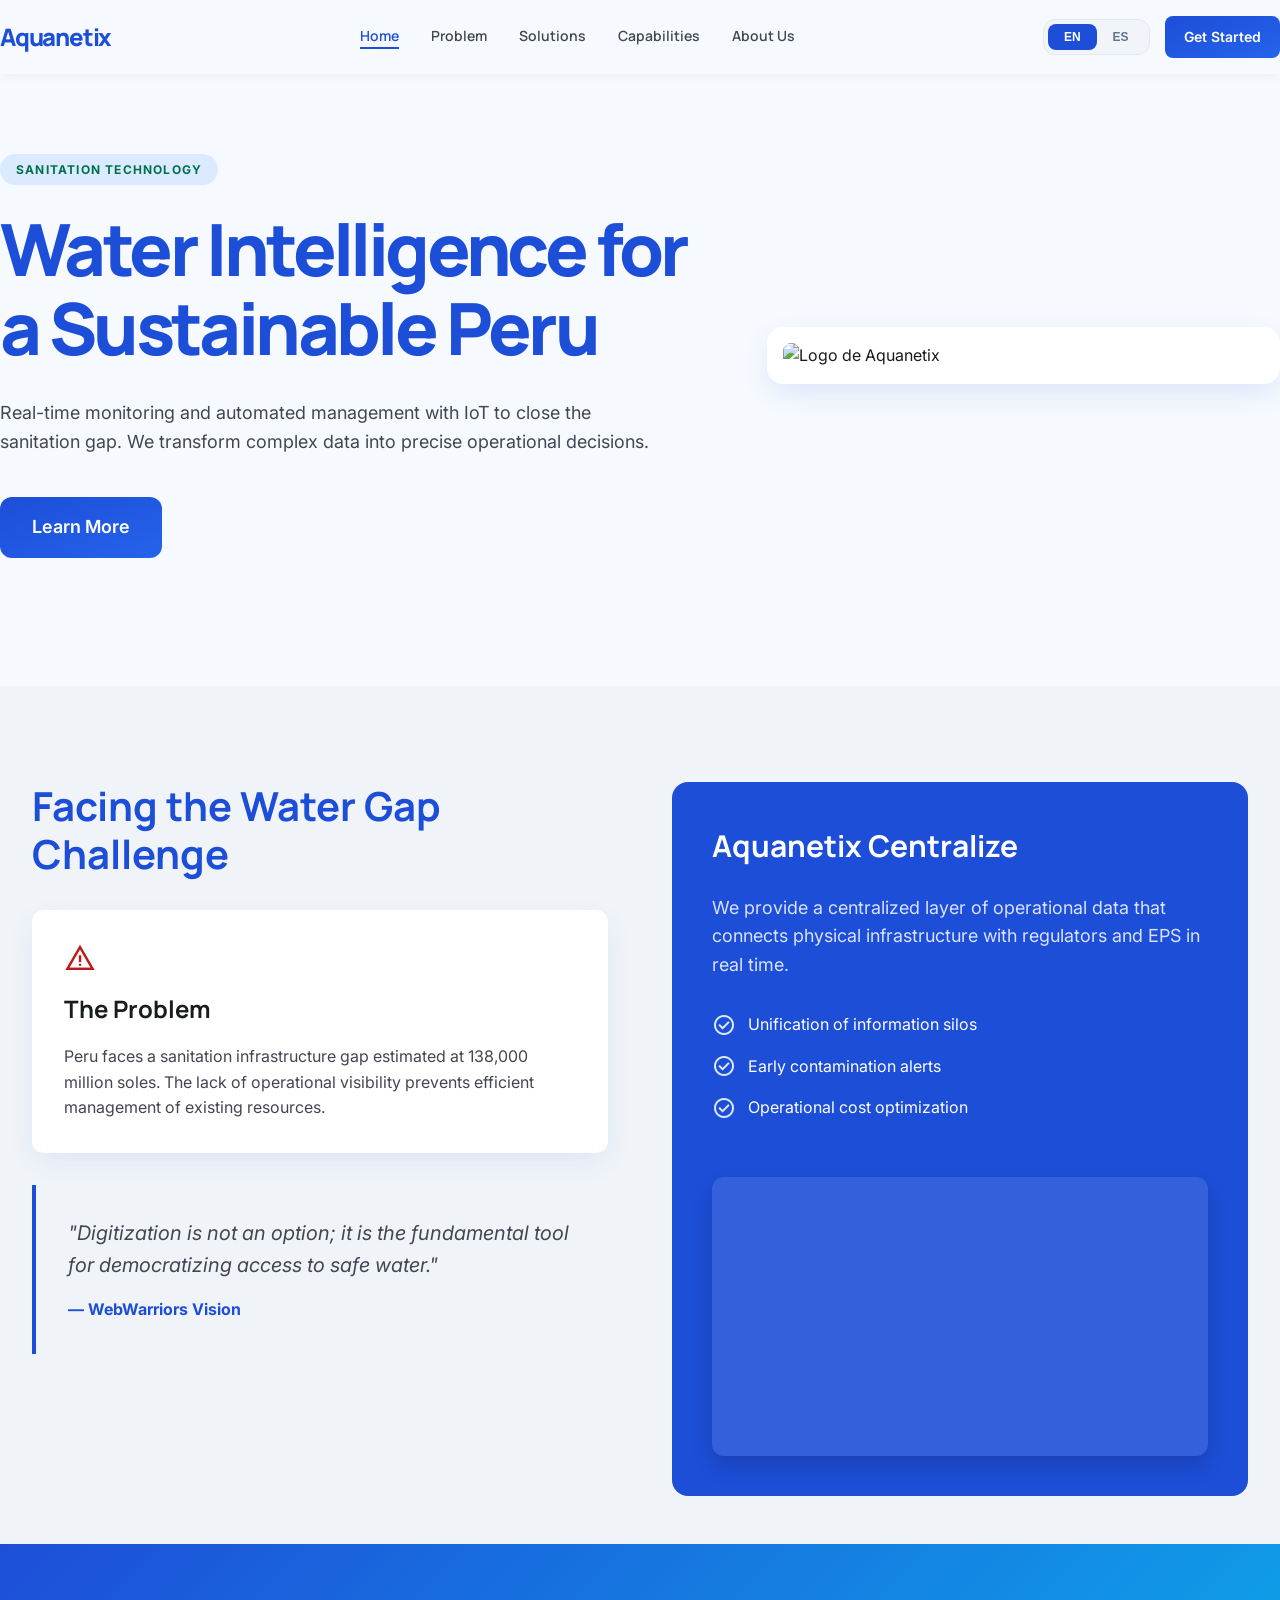
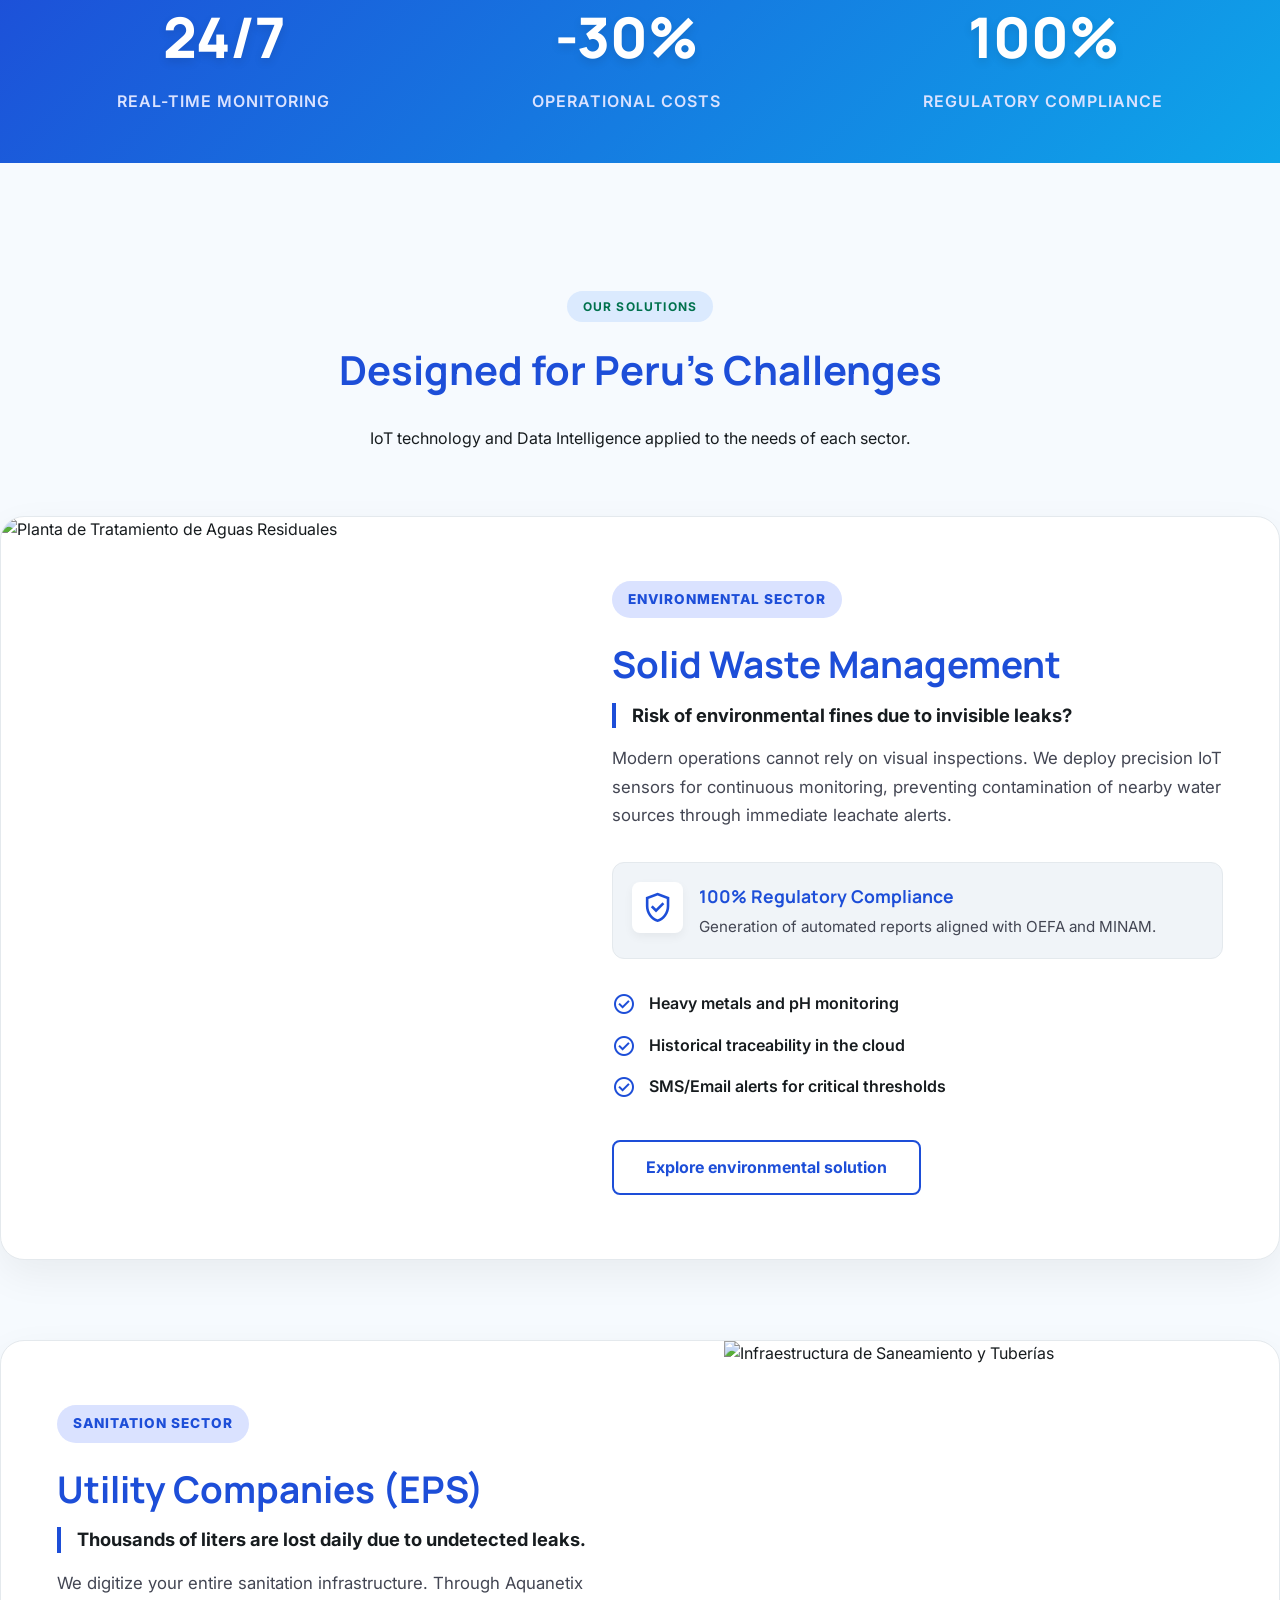
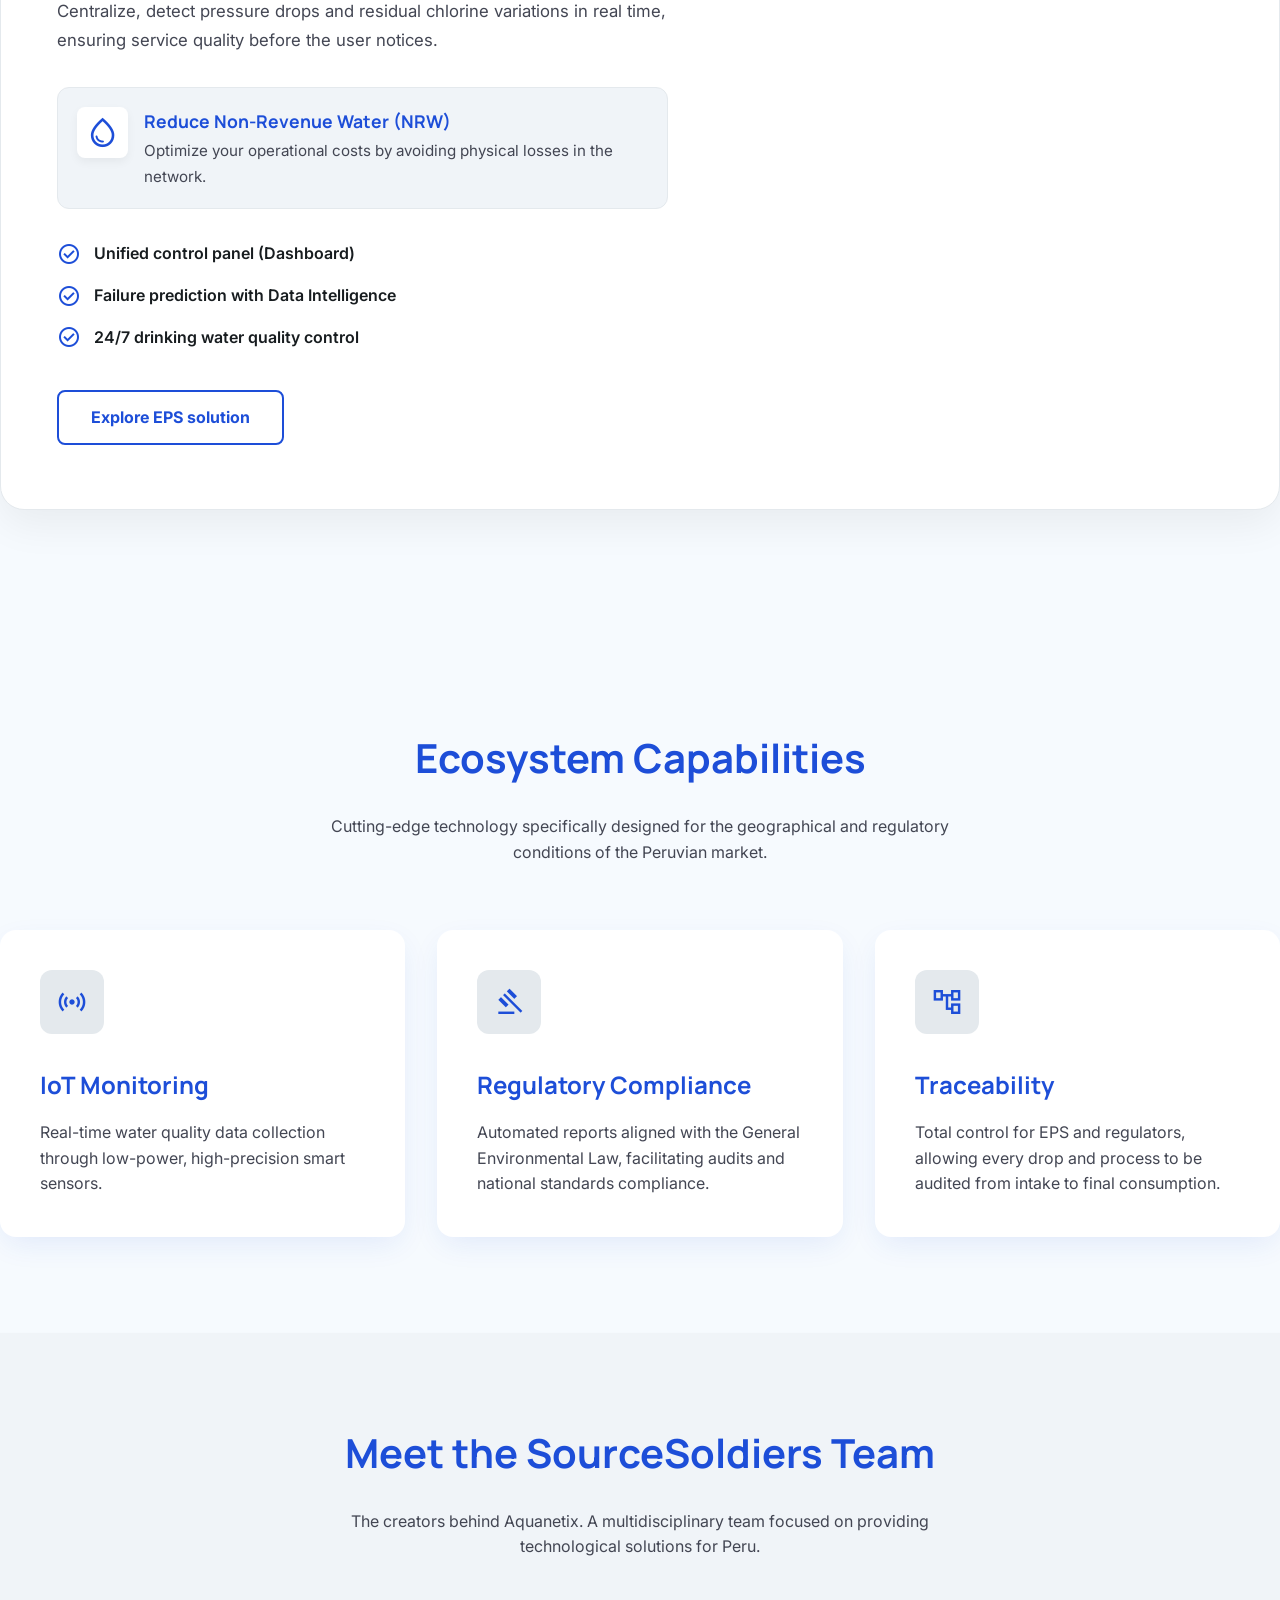
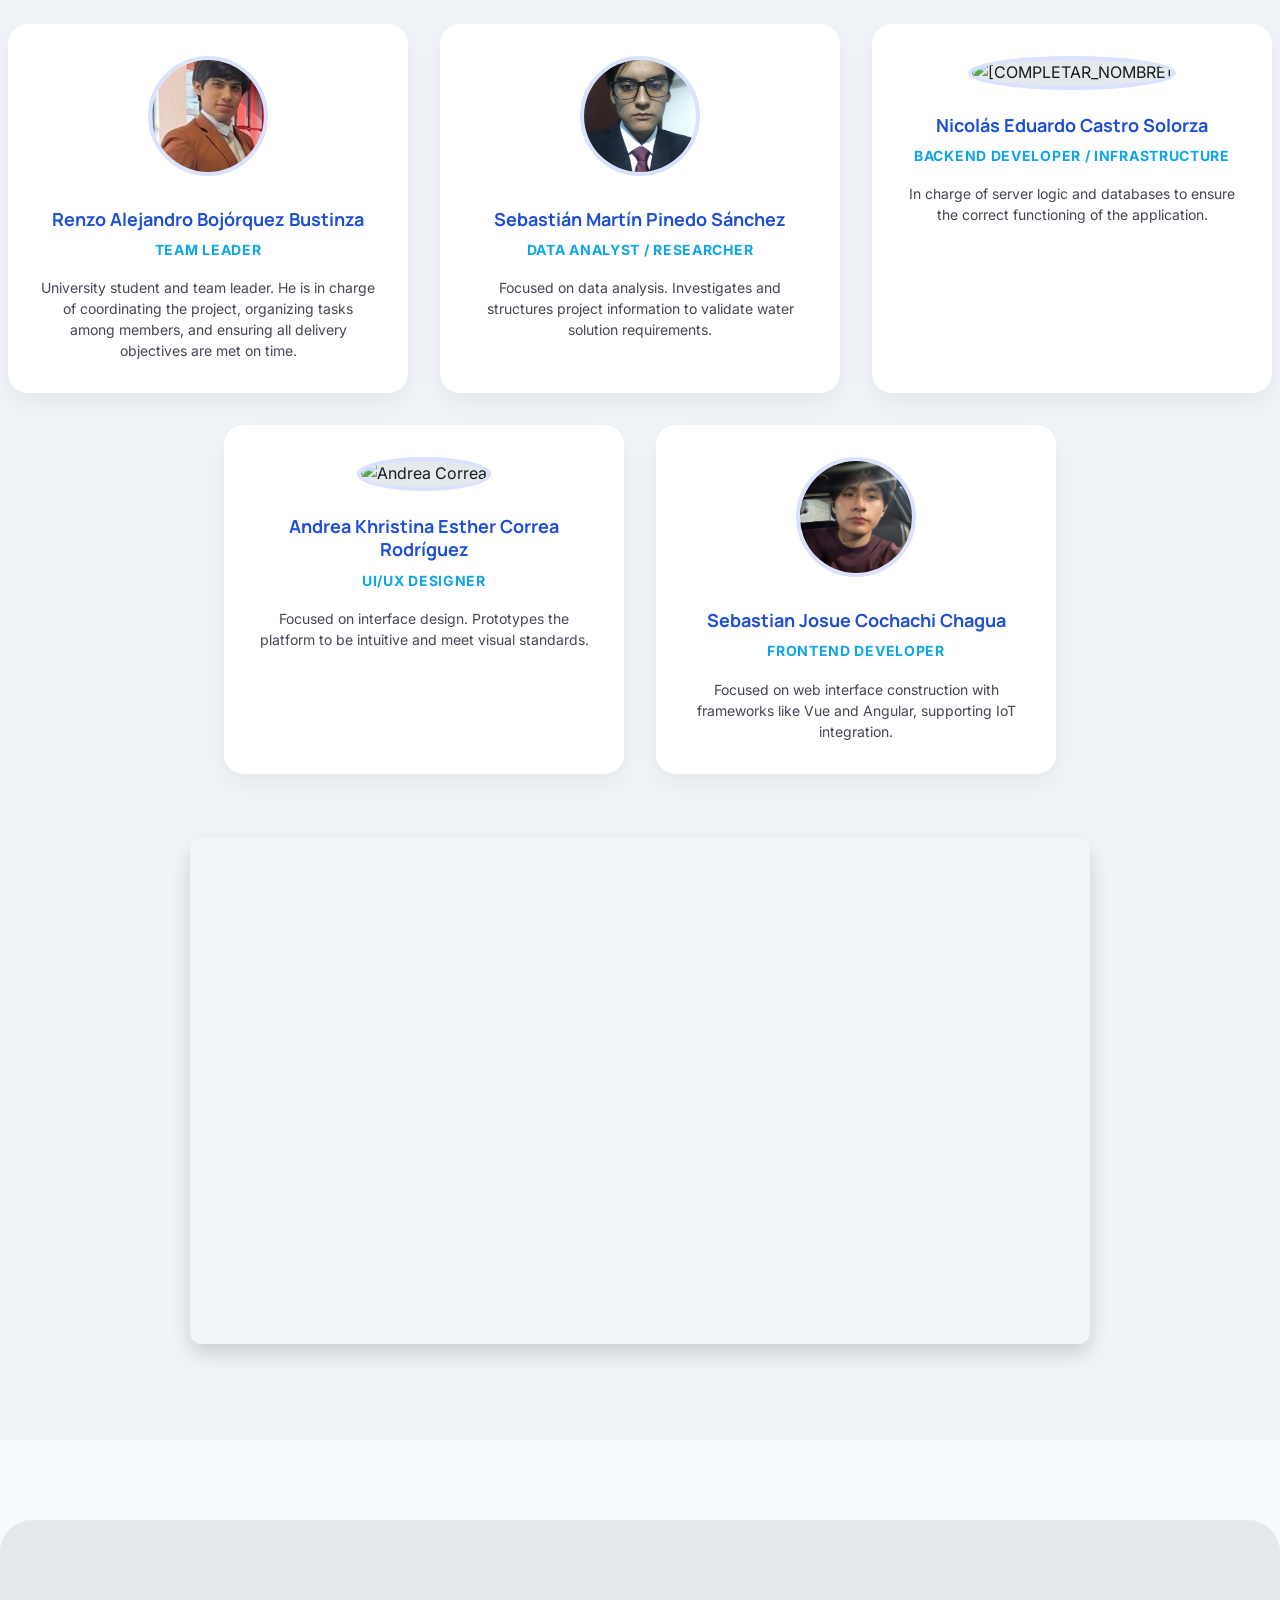
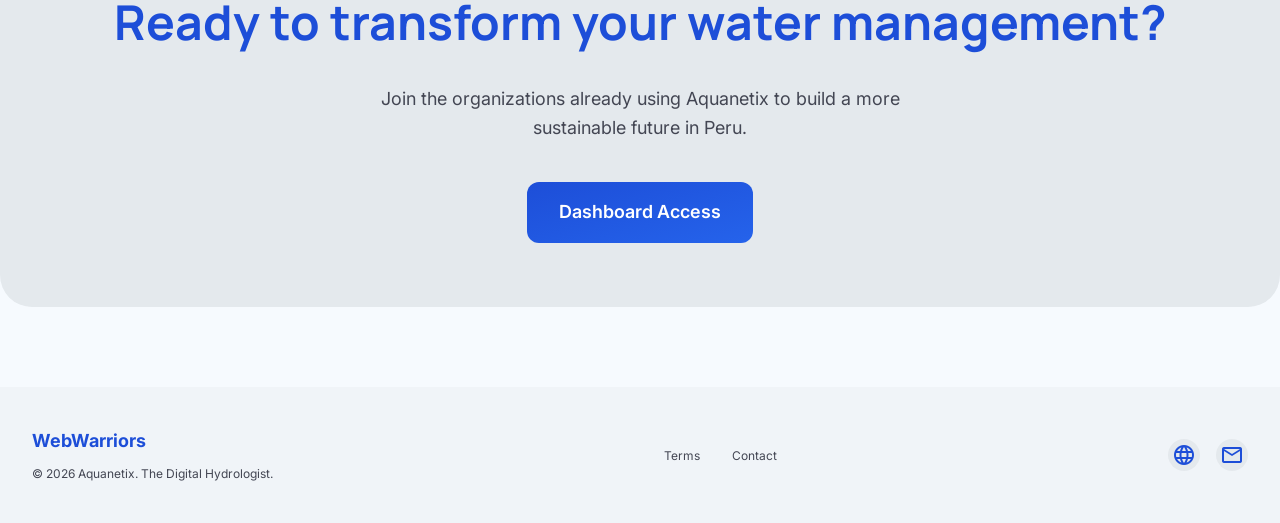
==== commit ee075974: "Fix: fix image links for logo and team member" ====
--- a/index.html
+++ b/index.html
@@ -63,7 +63,7 @@
             <img
               class="hero-image"
               alt="Logo de Aquanetix"
-              src="assets/images/Aquanetix-Logo.png"
+              src="assets/images/Aquanetix_Logo.png"
             />
           </div>
         </div>
@@ -333,12 +333,12 @@
 
           <div class="team-card">
             <img
-              src="assets/images/Foto_Leonardo.png"
-              alt="Leonardo Cabrera"
+              src="assets/images/Foto_Andrea.png"
+              alt="Andrea Correa"
               class="team-photo"
             />
             <h3 class="font-headline" data-i18n="team-name-4">
-              Leonardo Moises Cabrera Novoa
+              Andrea Khristina Esther Correa Rodríguez
             </h3>
             <p class="team-role" data-i18n="team-role-4">Diseñador UI/UX</p>
             <p class="team-desc" data-i18n="team-desc-4">
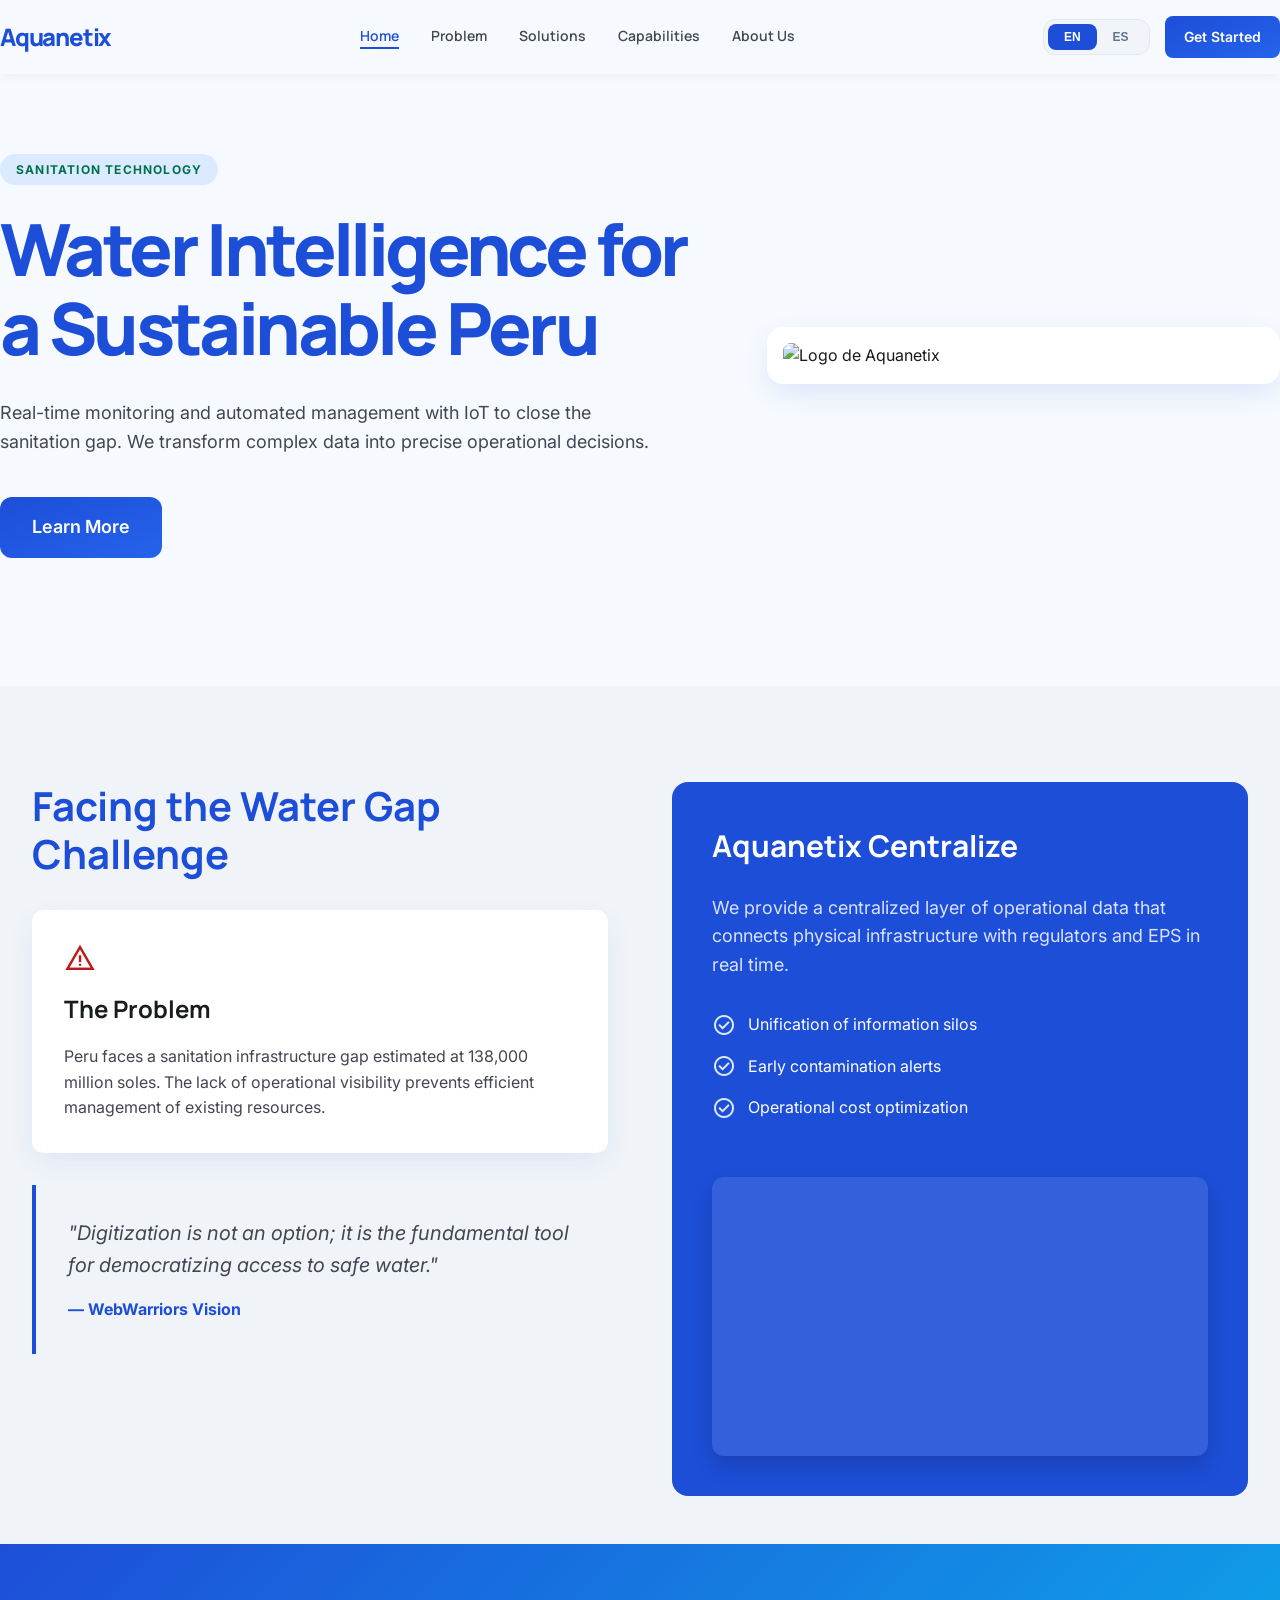
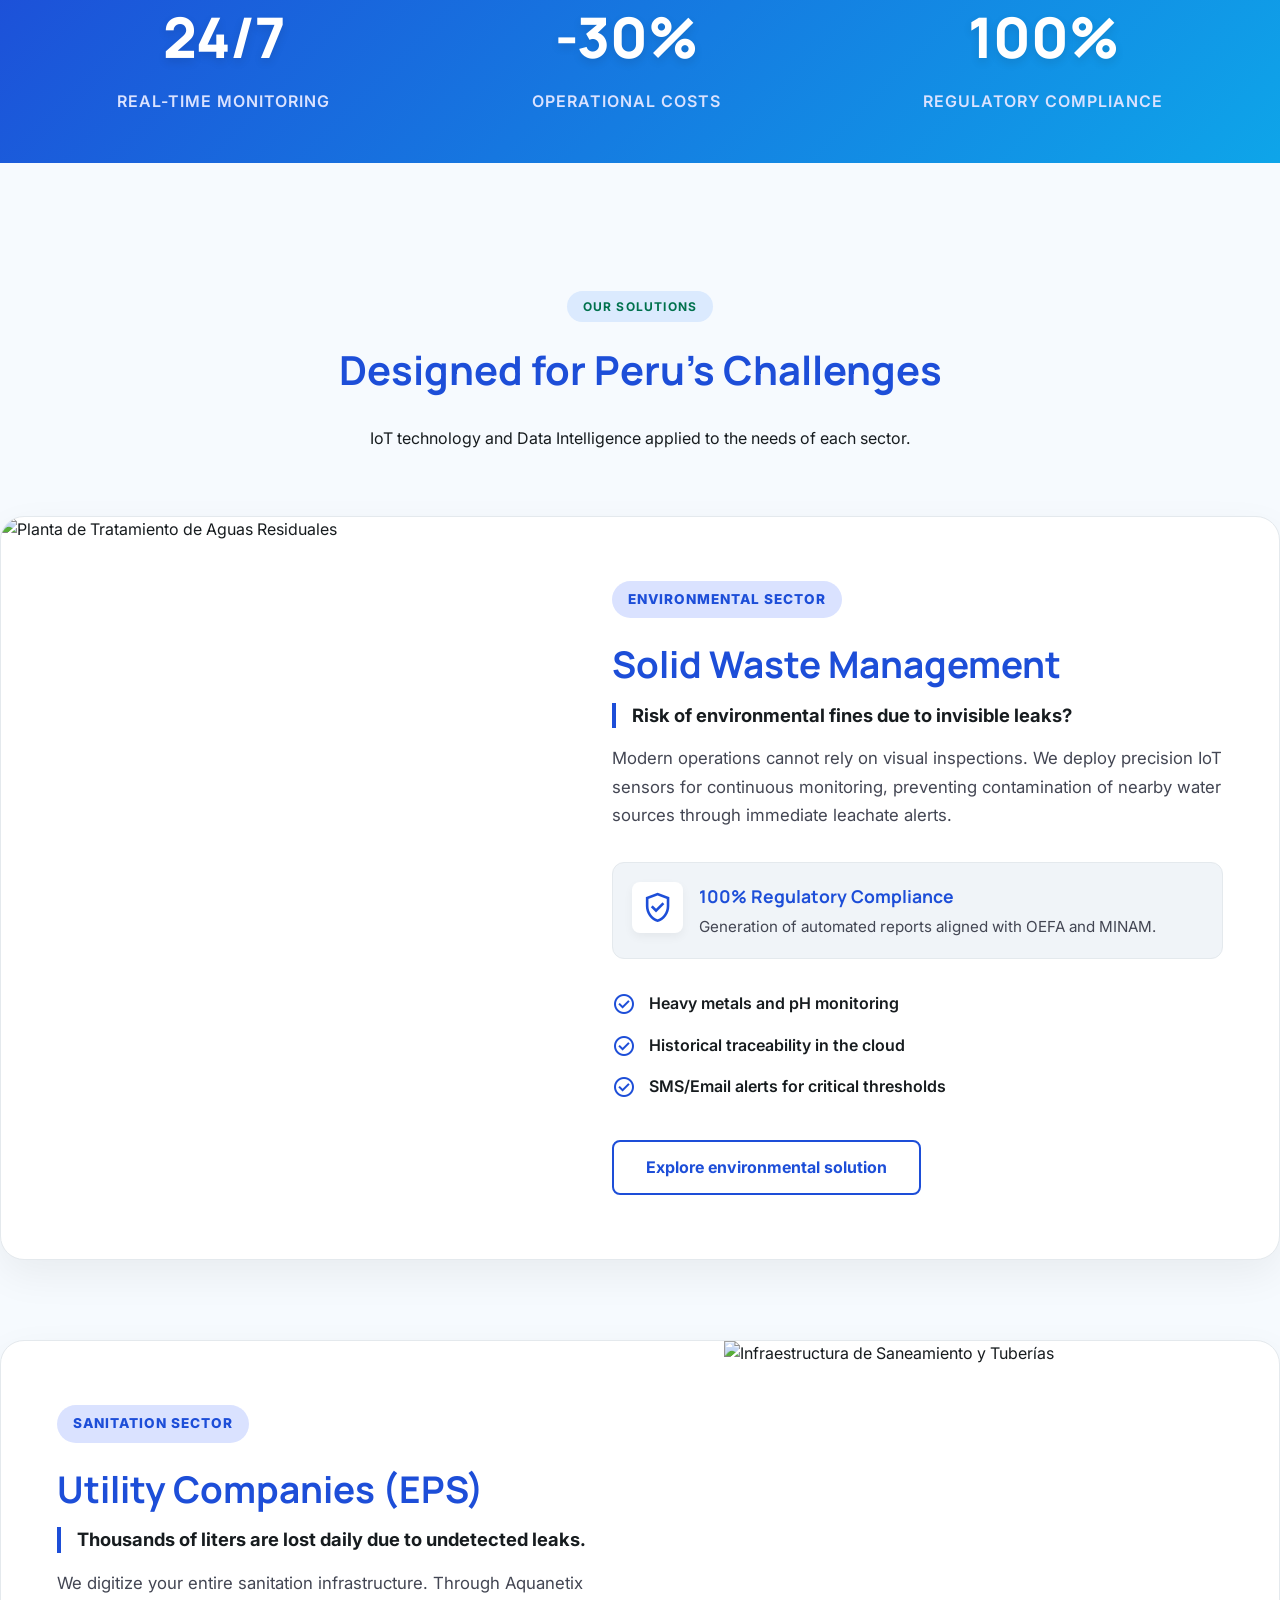
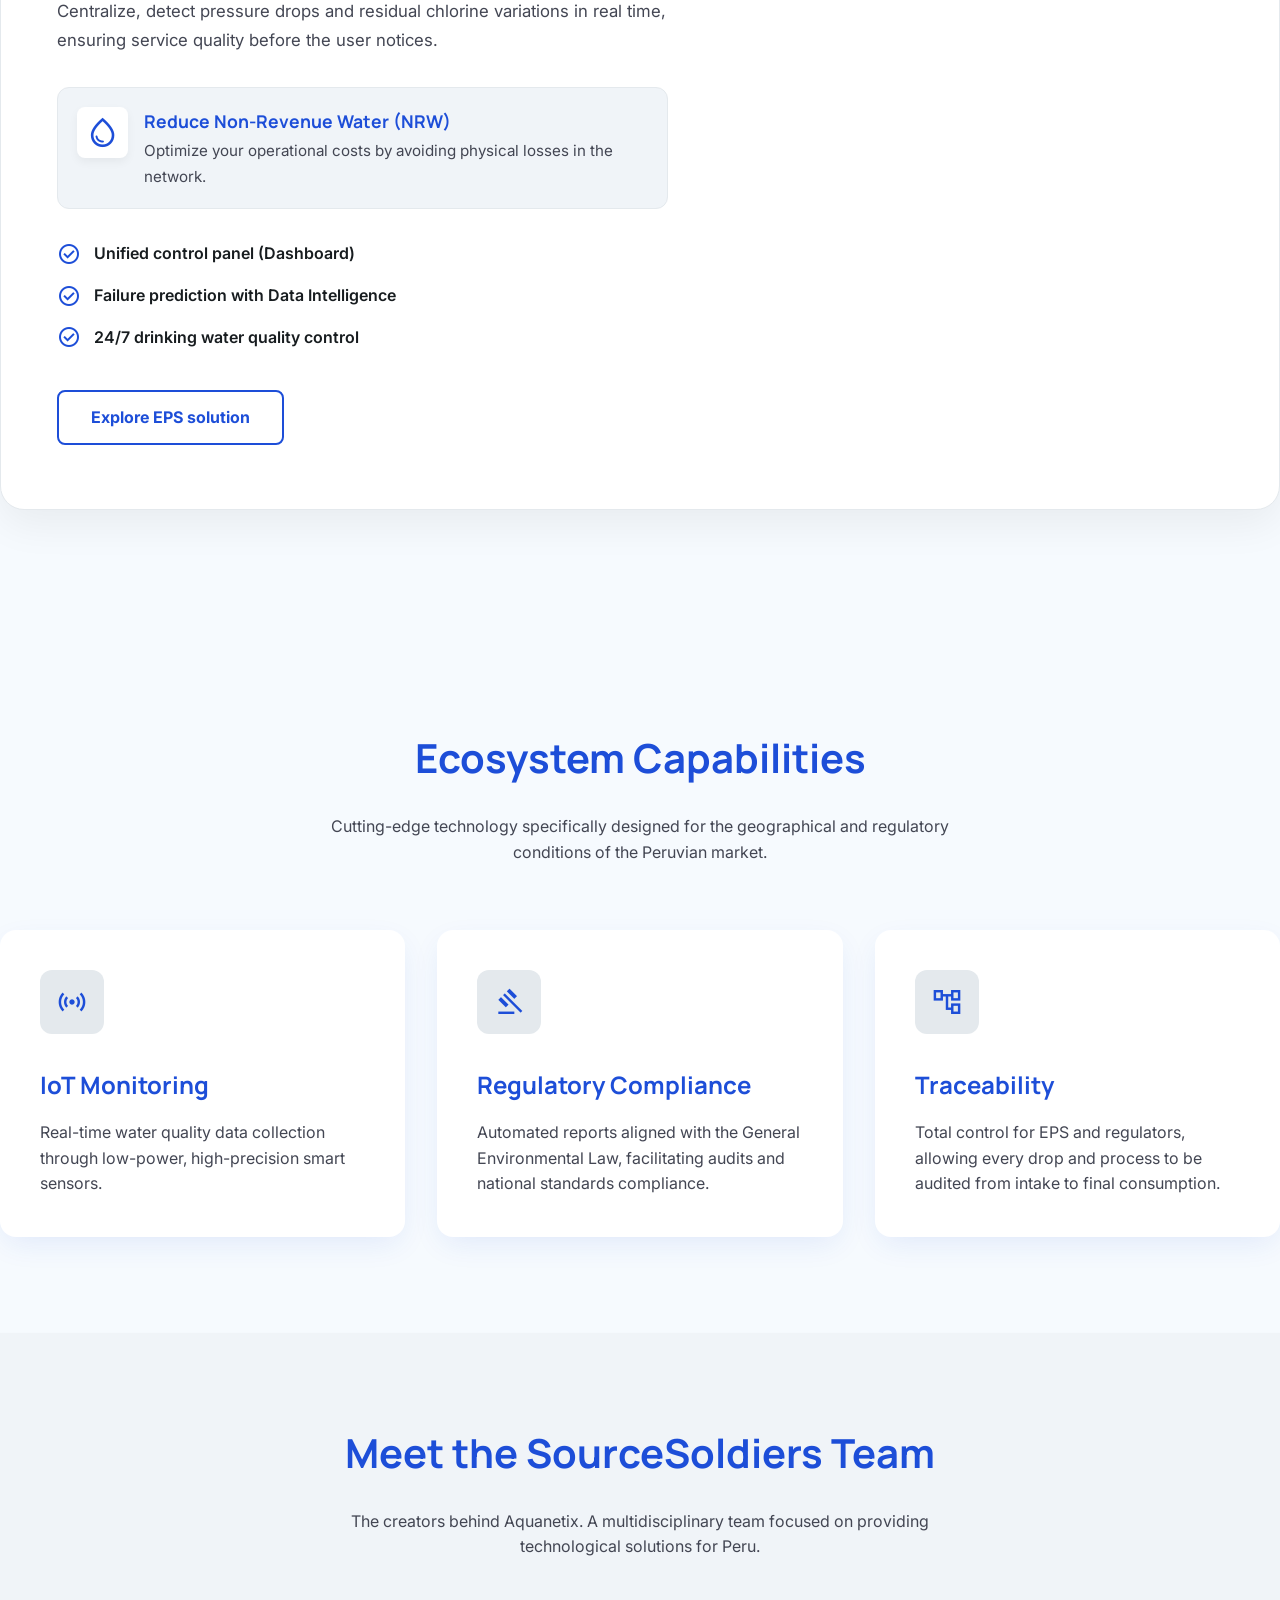
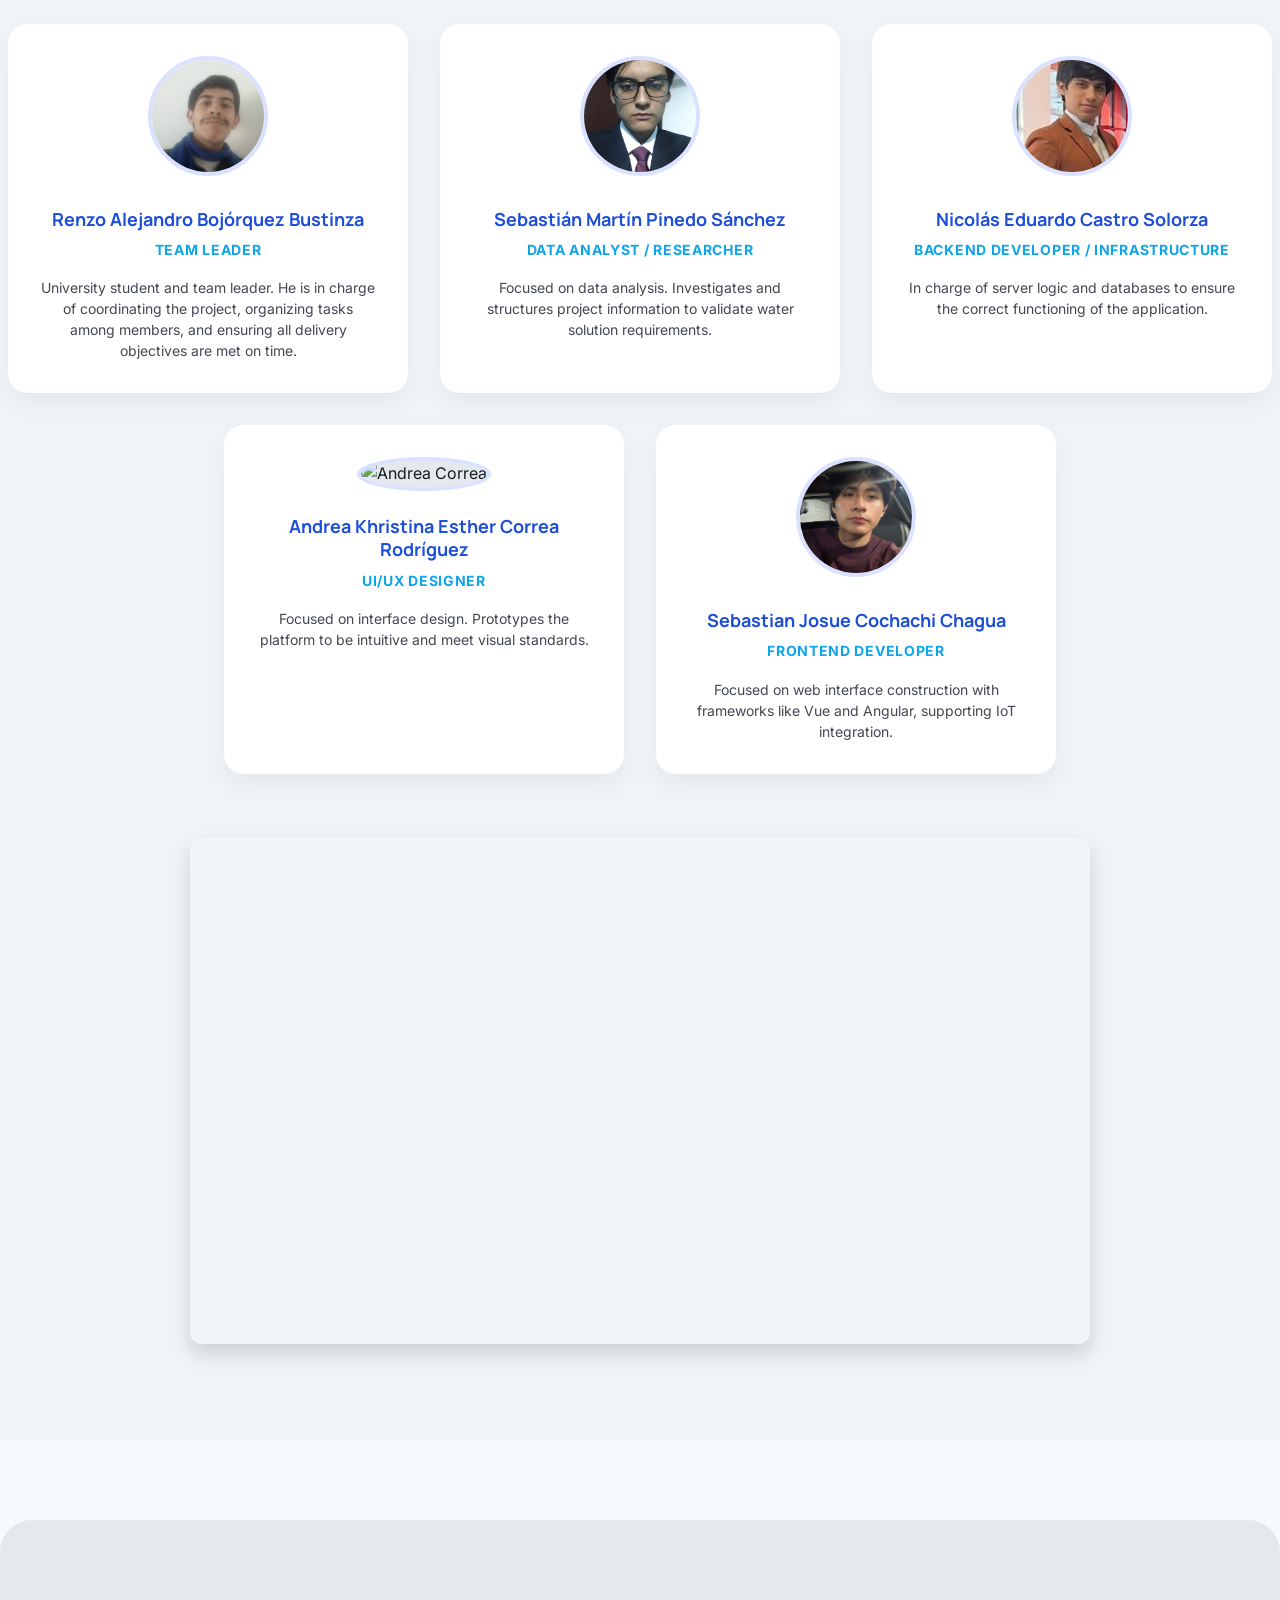
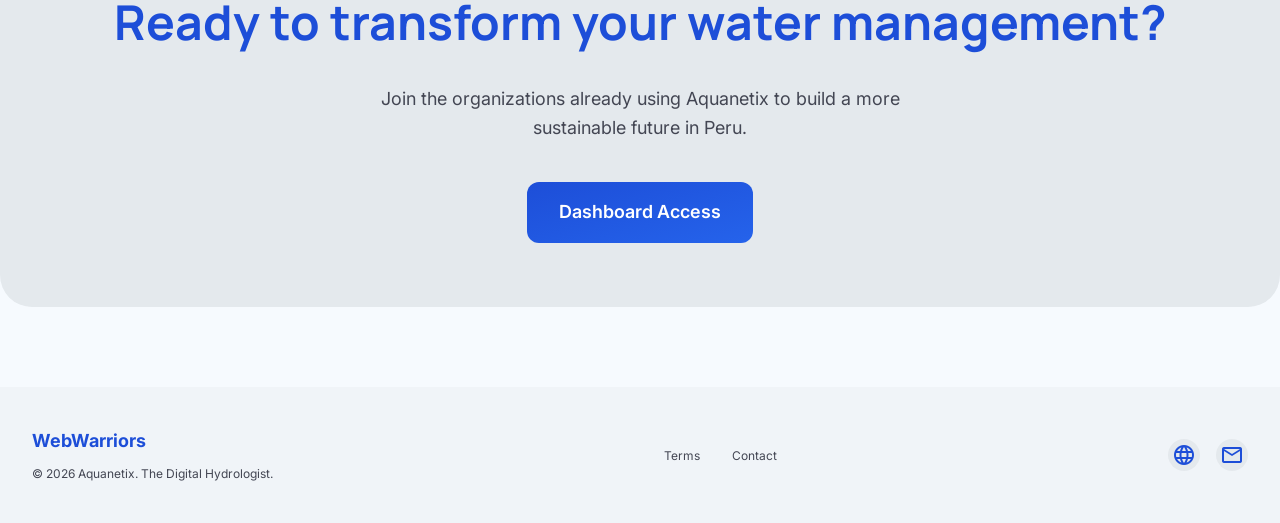
==== commit 055851a7: "Update index.html" ====
--- a/index.html
+++ b/index.html
@@ -63,7 +63,7 @@
             <img
               class="hero-image"
               alt="Logo de Aquanetix"
-              src="assets/images/Aquanetix_Logo.png"
+              src="assets/images/logo-equipo.png"
             />
           </div>
         </div>
@@ -280,12 +280,12 @@
         <div class="team-grid">
           <div class="team-card">
             <img
-              src="assets/images/Foto_NicoPrincipal.jpeg"
-              alt="Nicolás Castro"
+              src="assets/images/Foto_Renzo.png"
+              alt="Renzo Bojórquez"
               class="team-photo"
             />
             <h3 class="font-headline" data-i18n="team-name-1">
-              Nicolás Castro
+              Renzo Bojorquez Bustinza
             </h3>
             <p class="team-role" data-i18n="team-role-1">Team Leader</p>
             <p class="team-desc" data-i18n="team-desc-1">
@@ -316,18 +316,18 @@
 
           <div class="team-card">
             <img
-              src="assets/images/[COMPLETAR_NOMBRE_DE_IMAGEN].png"
-              alt="[COMPLETAR_NOMBRE]"
+              src="assets/images/Foto_NicoPrincipal.jpeg"
+              alt="Nicolas Castro Solorza"
               class="team-photo"
             />
             <h3 class="font-headline" data-i18n="team-name-3">
-              [COMPLETAR_NOMBRE_COMPLETO_NUEVO_INTEGRANTE]
+             Nicolas Castro Solorza
             </h3>
             <p class="team-role" data-i18n="team-role-3">
-              [COMPLETAR_ROL_DEL_INTEGRANTE]
+              Desarrollador Backend / Infraestructura
             </p>
             <p class="team-desc" data-i18n="team-desc-3">
-              [COMPLETAR_DESCRIPCION_DE_LO_QUE_HACE]
+             Encargado de la lógica del servidor y las bases de datos para asegurar el funcionamiento correcto de la aplicación.
             </p>
           </div>
 
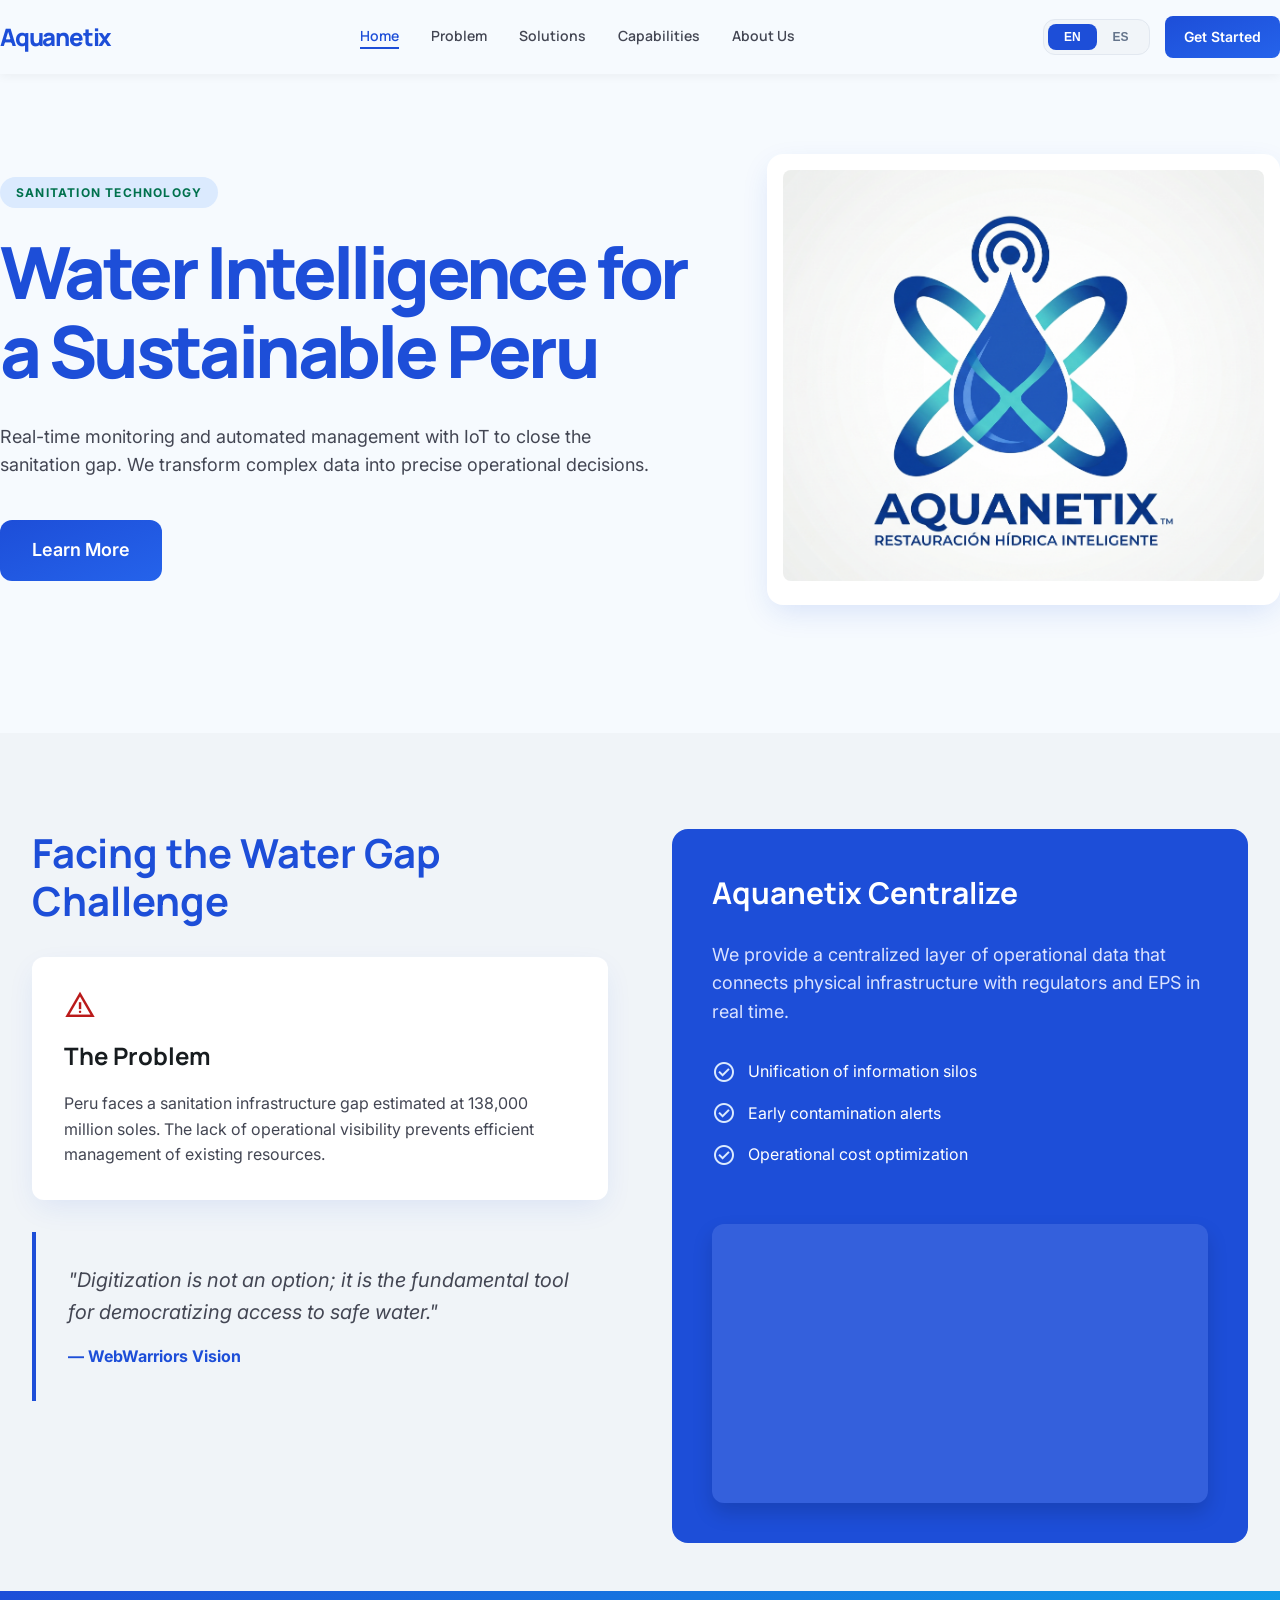
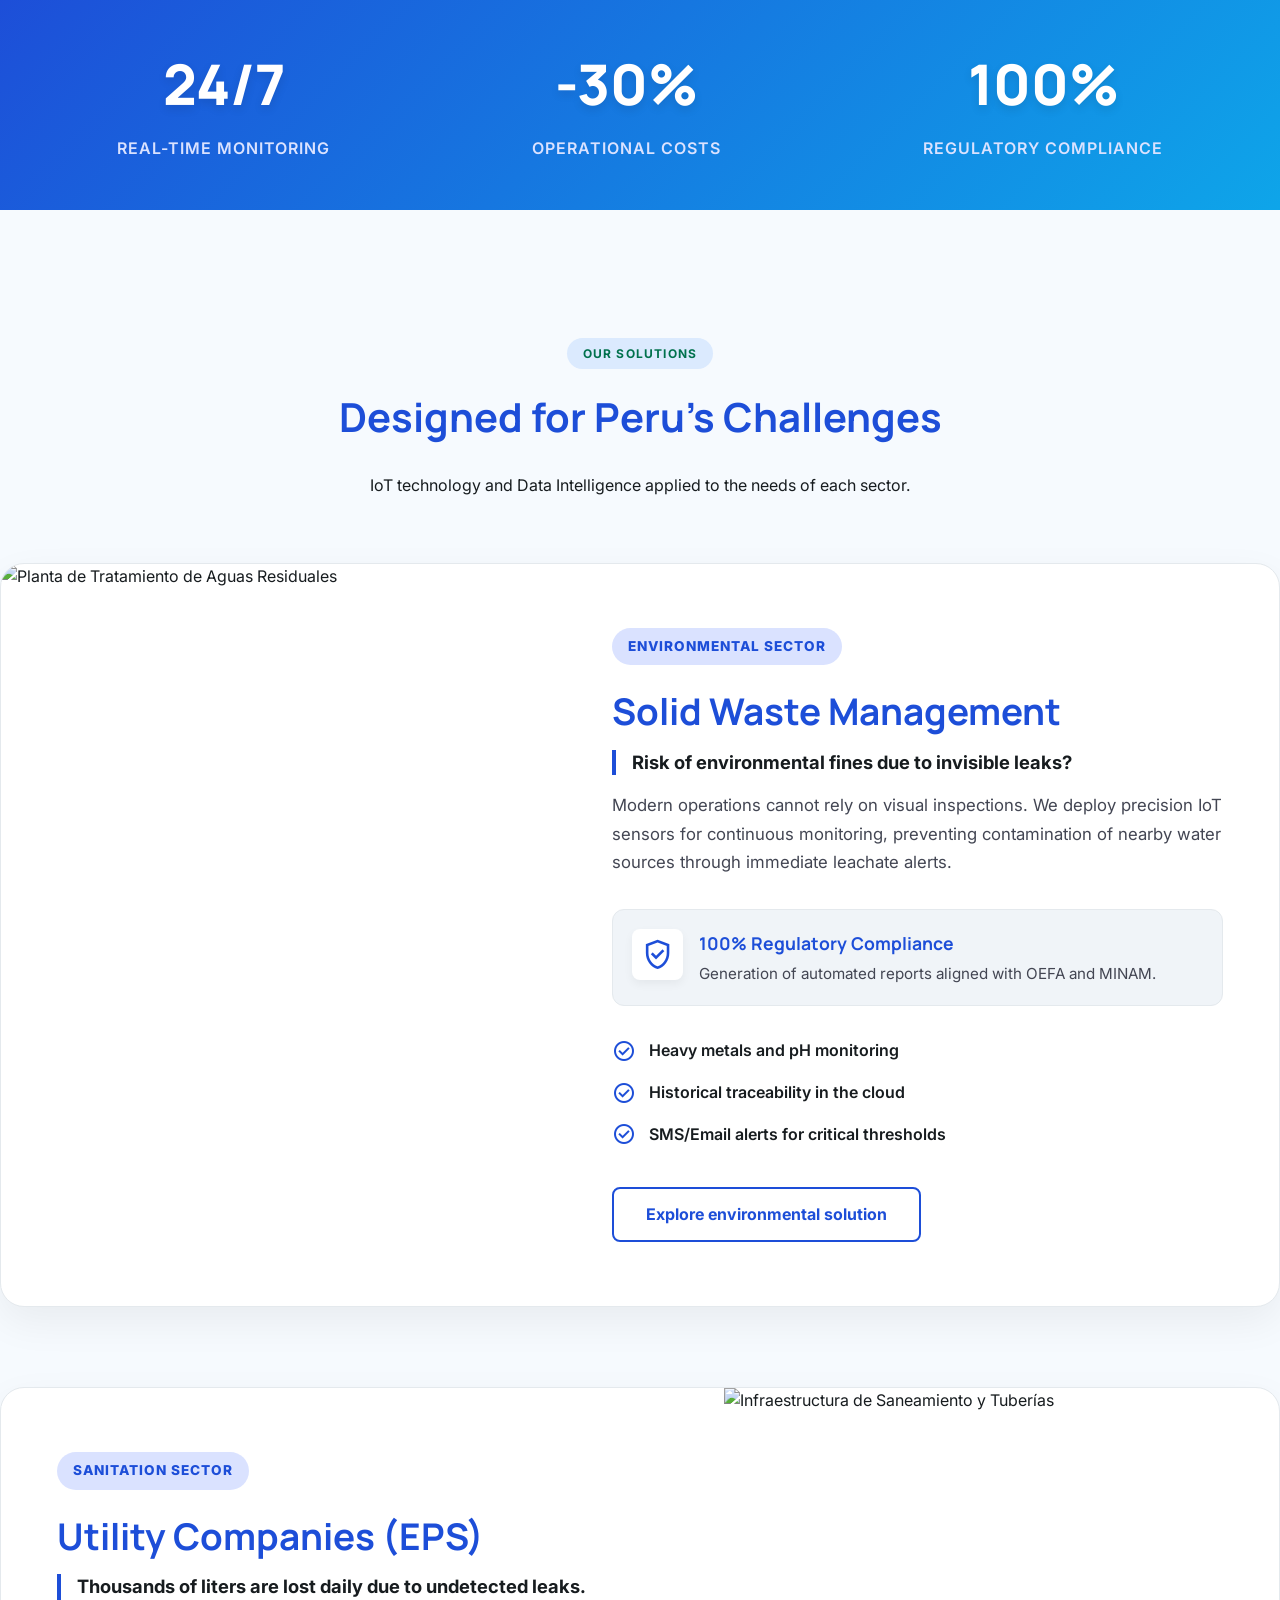
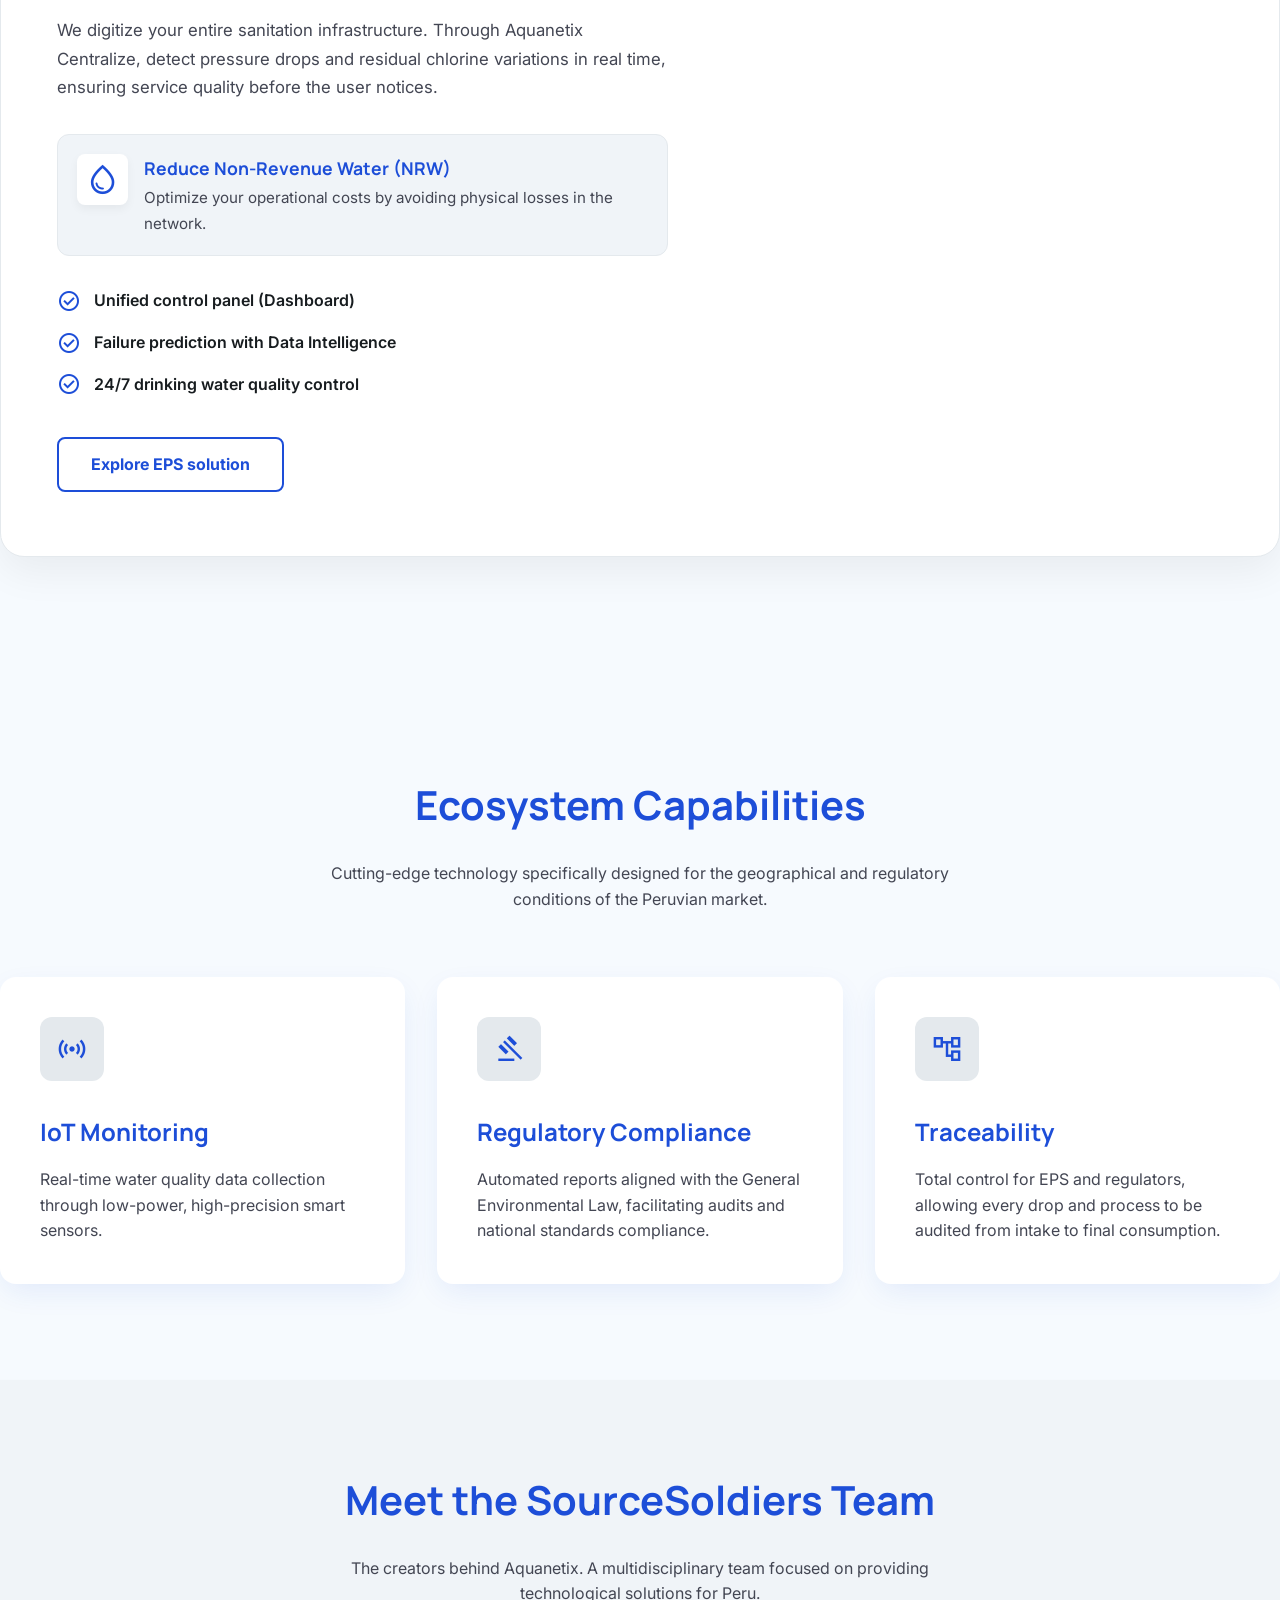
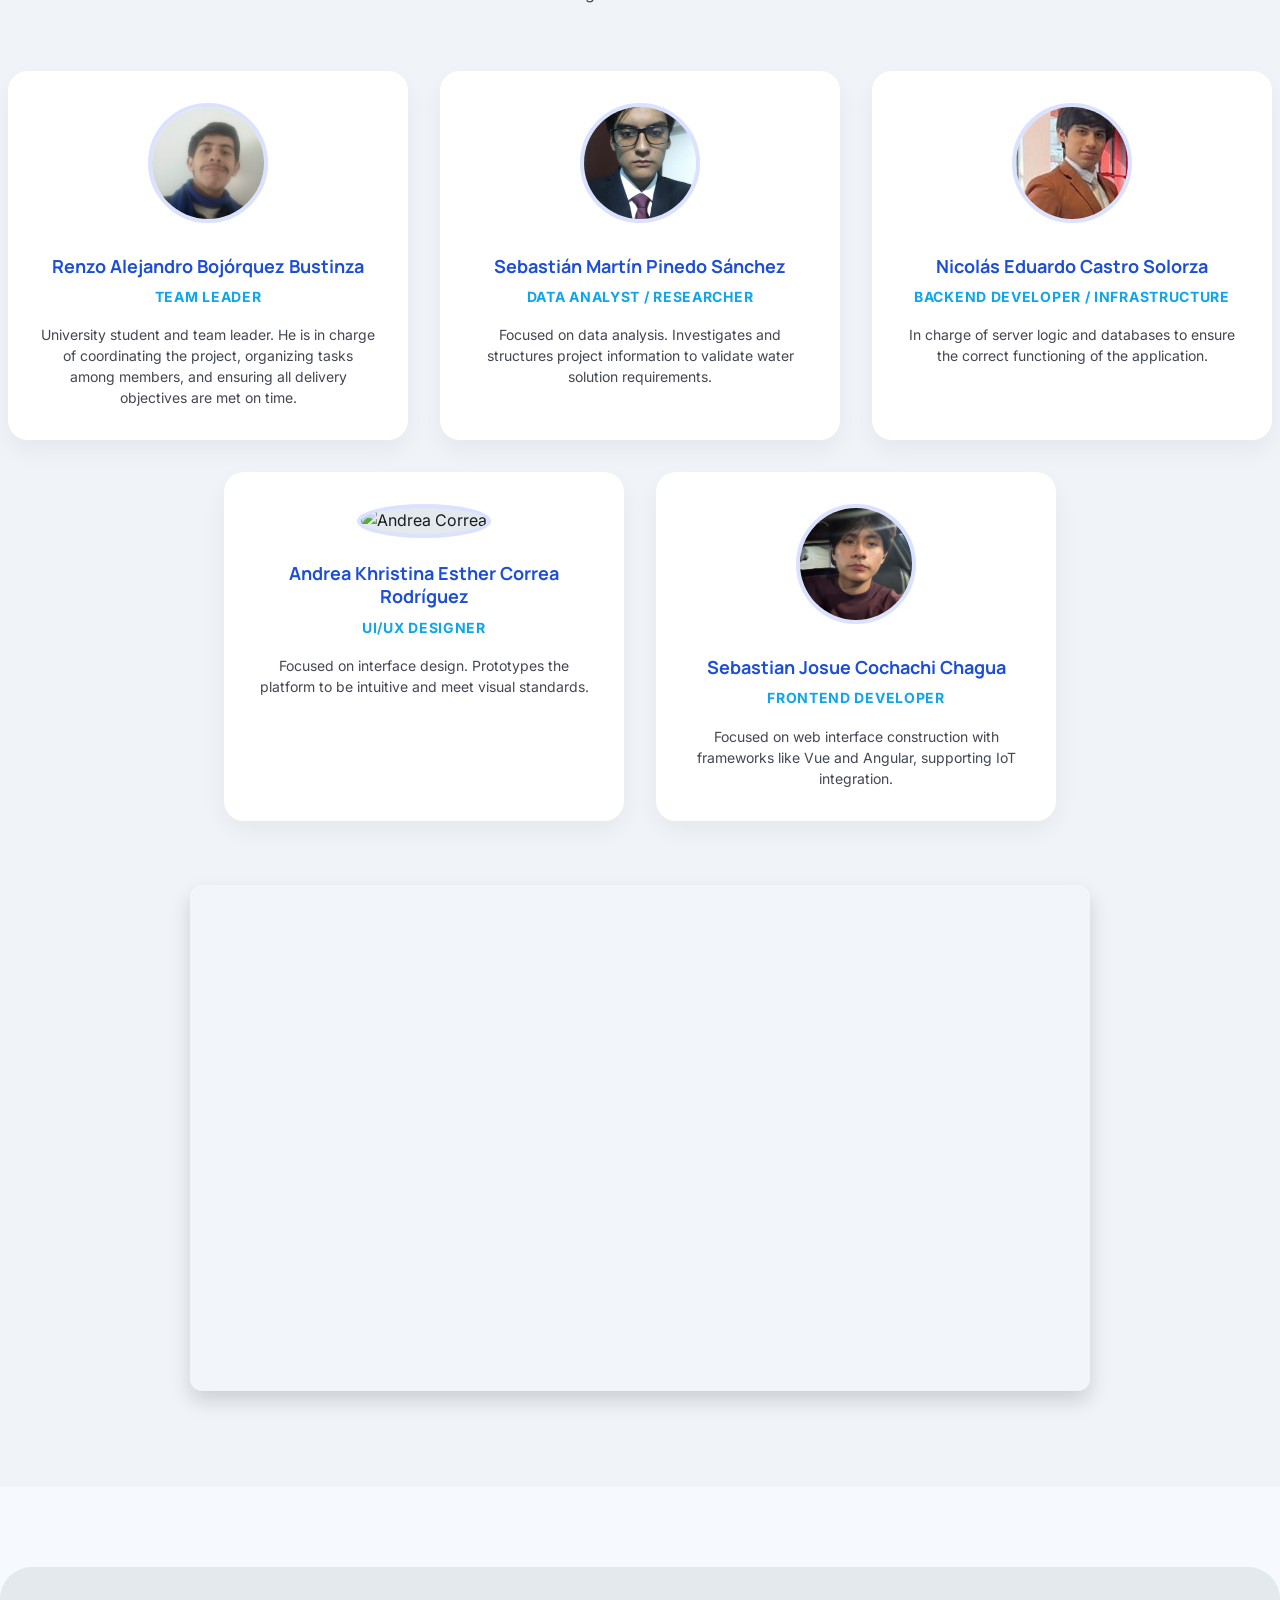
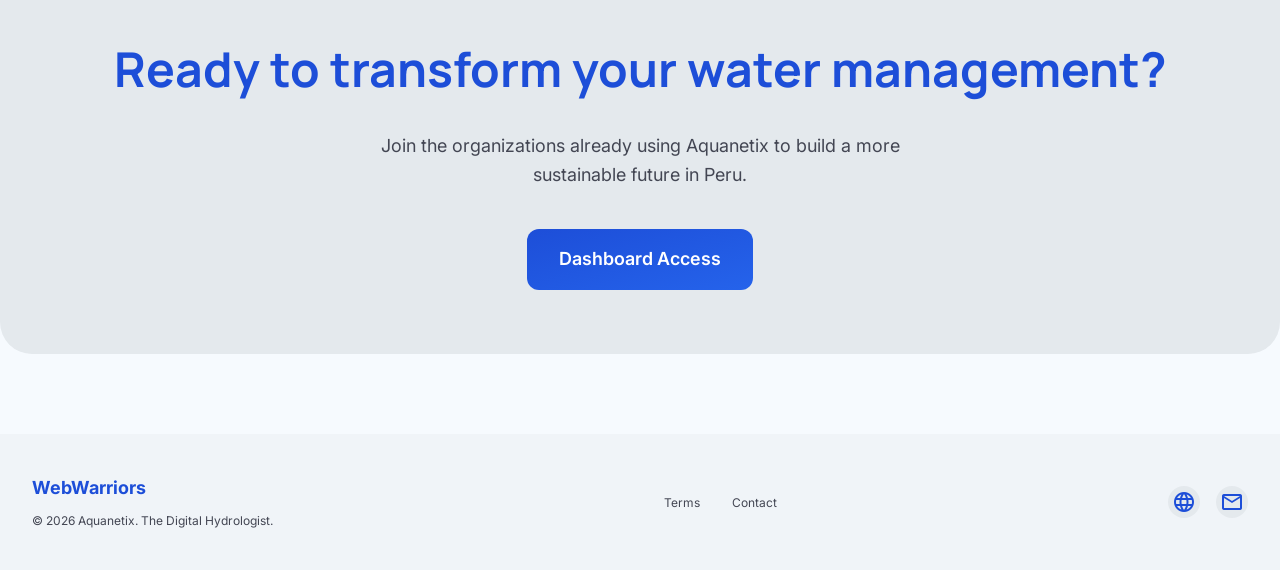
==== commit 4bfbb550: "Update index.html" ====
--- a/index.html
+++ b/index.html
@@ -63,7 +63,7 @@
             <img
               class="hero-image"
               alt="Logo de Aquanetix"
-              src="assets/images/logo-equipo.png"
+              src="assets/images/Aquanetix-Logo.png"
             />
           </div>
         </div>
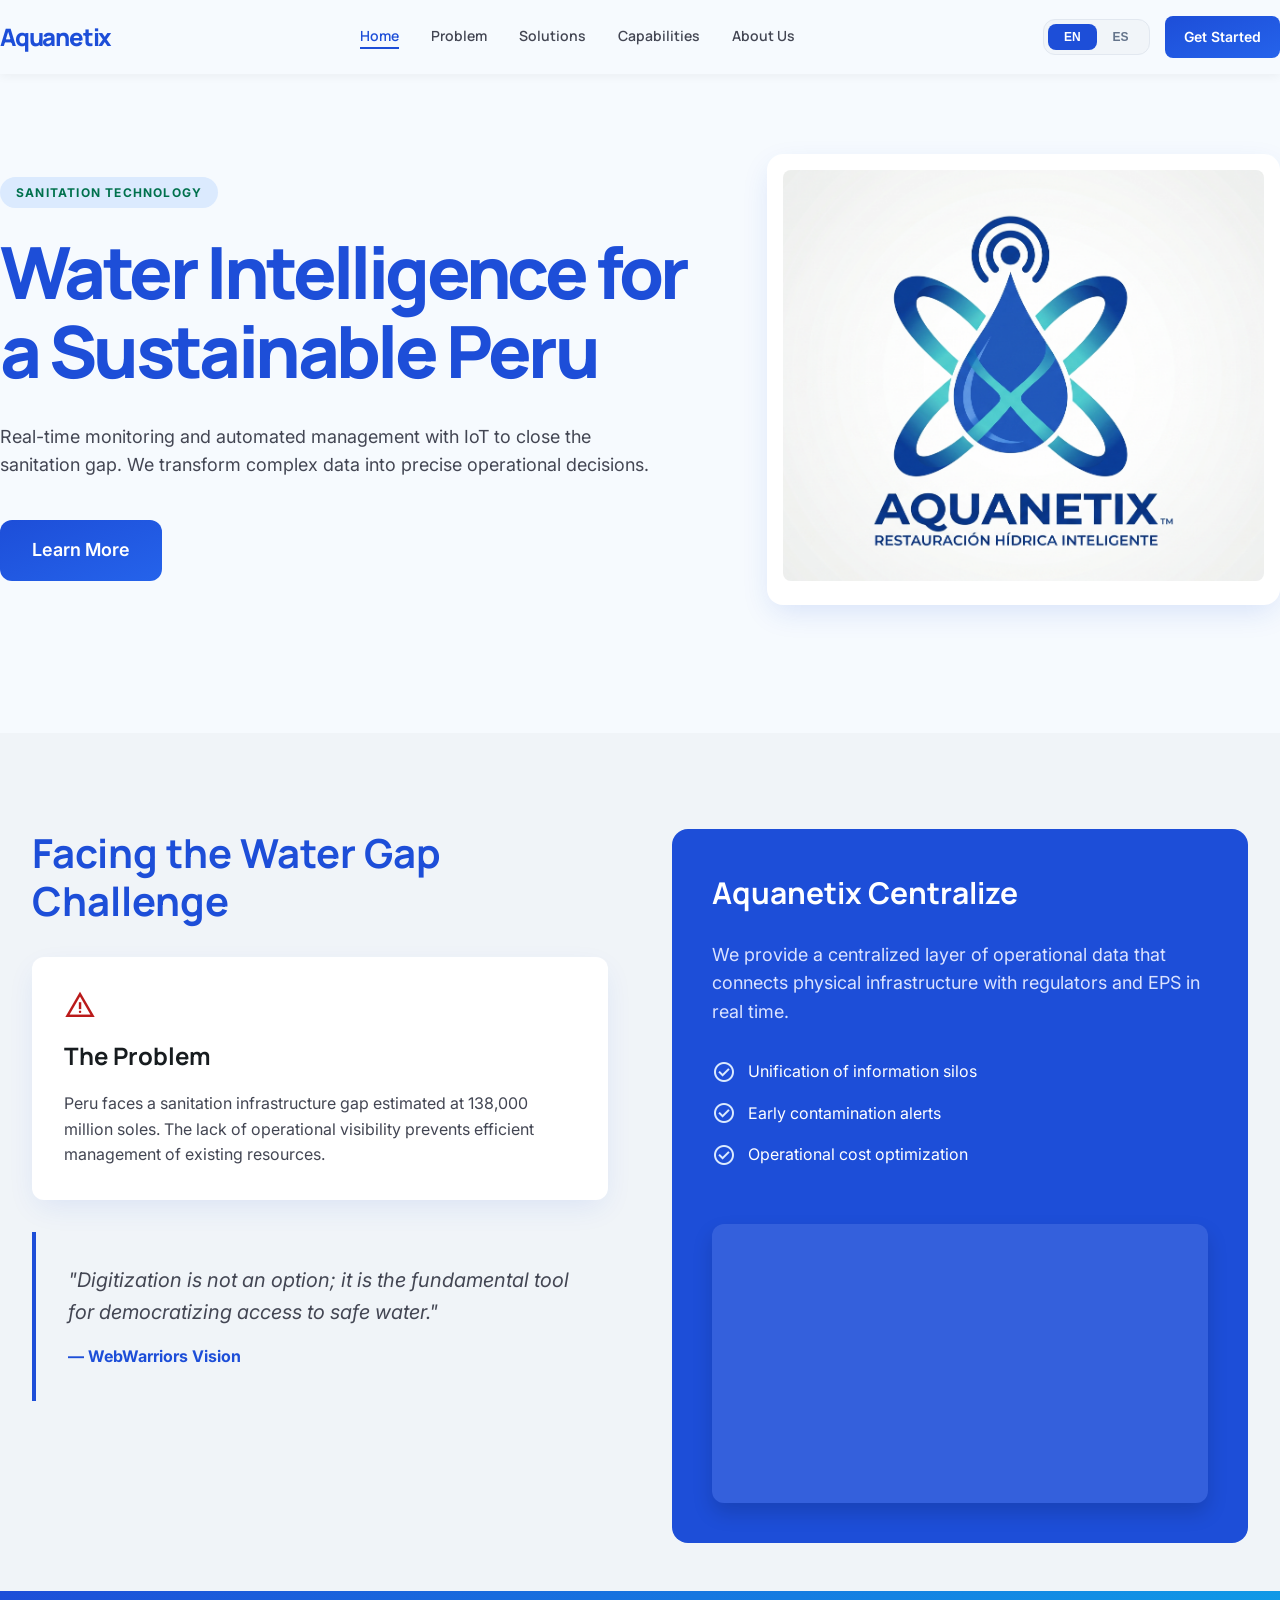
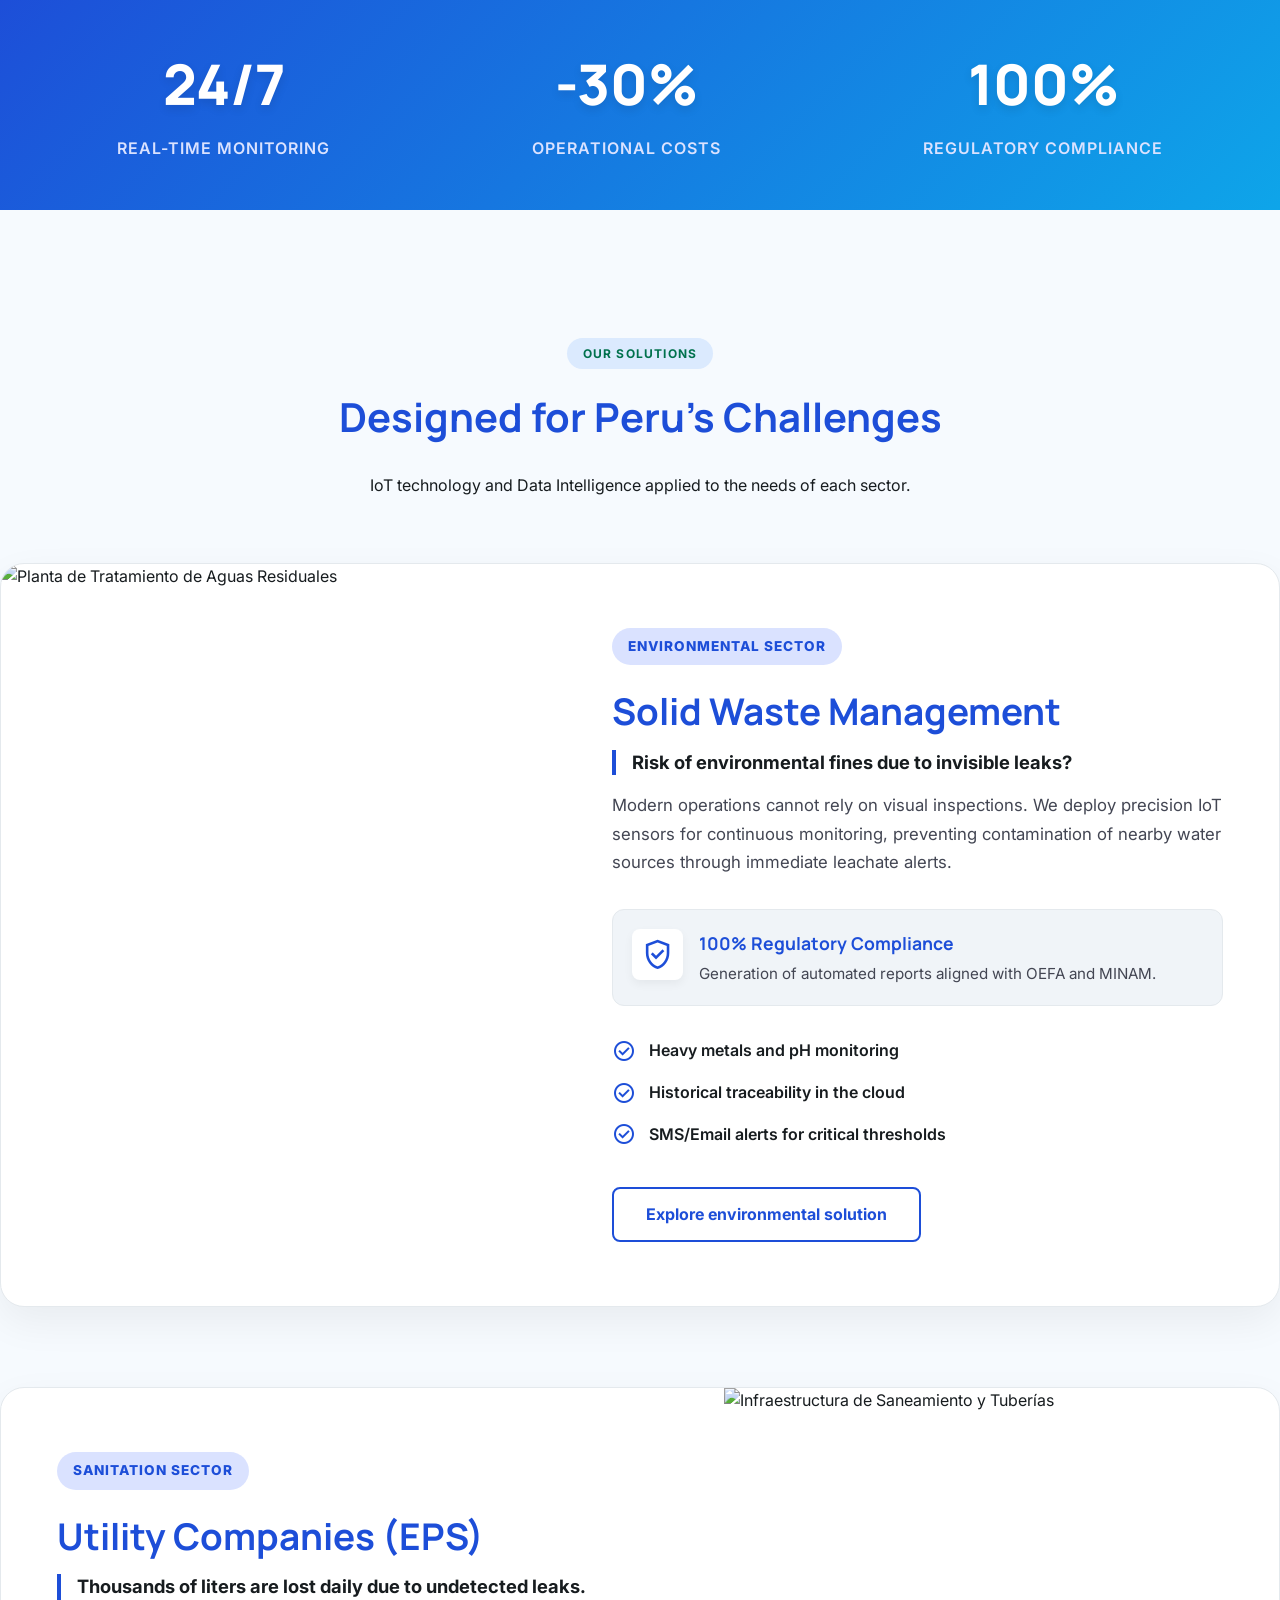
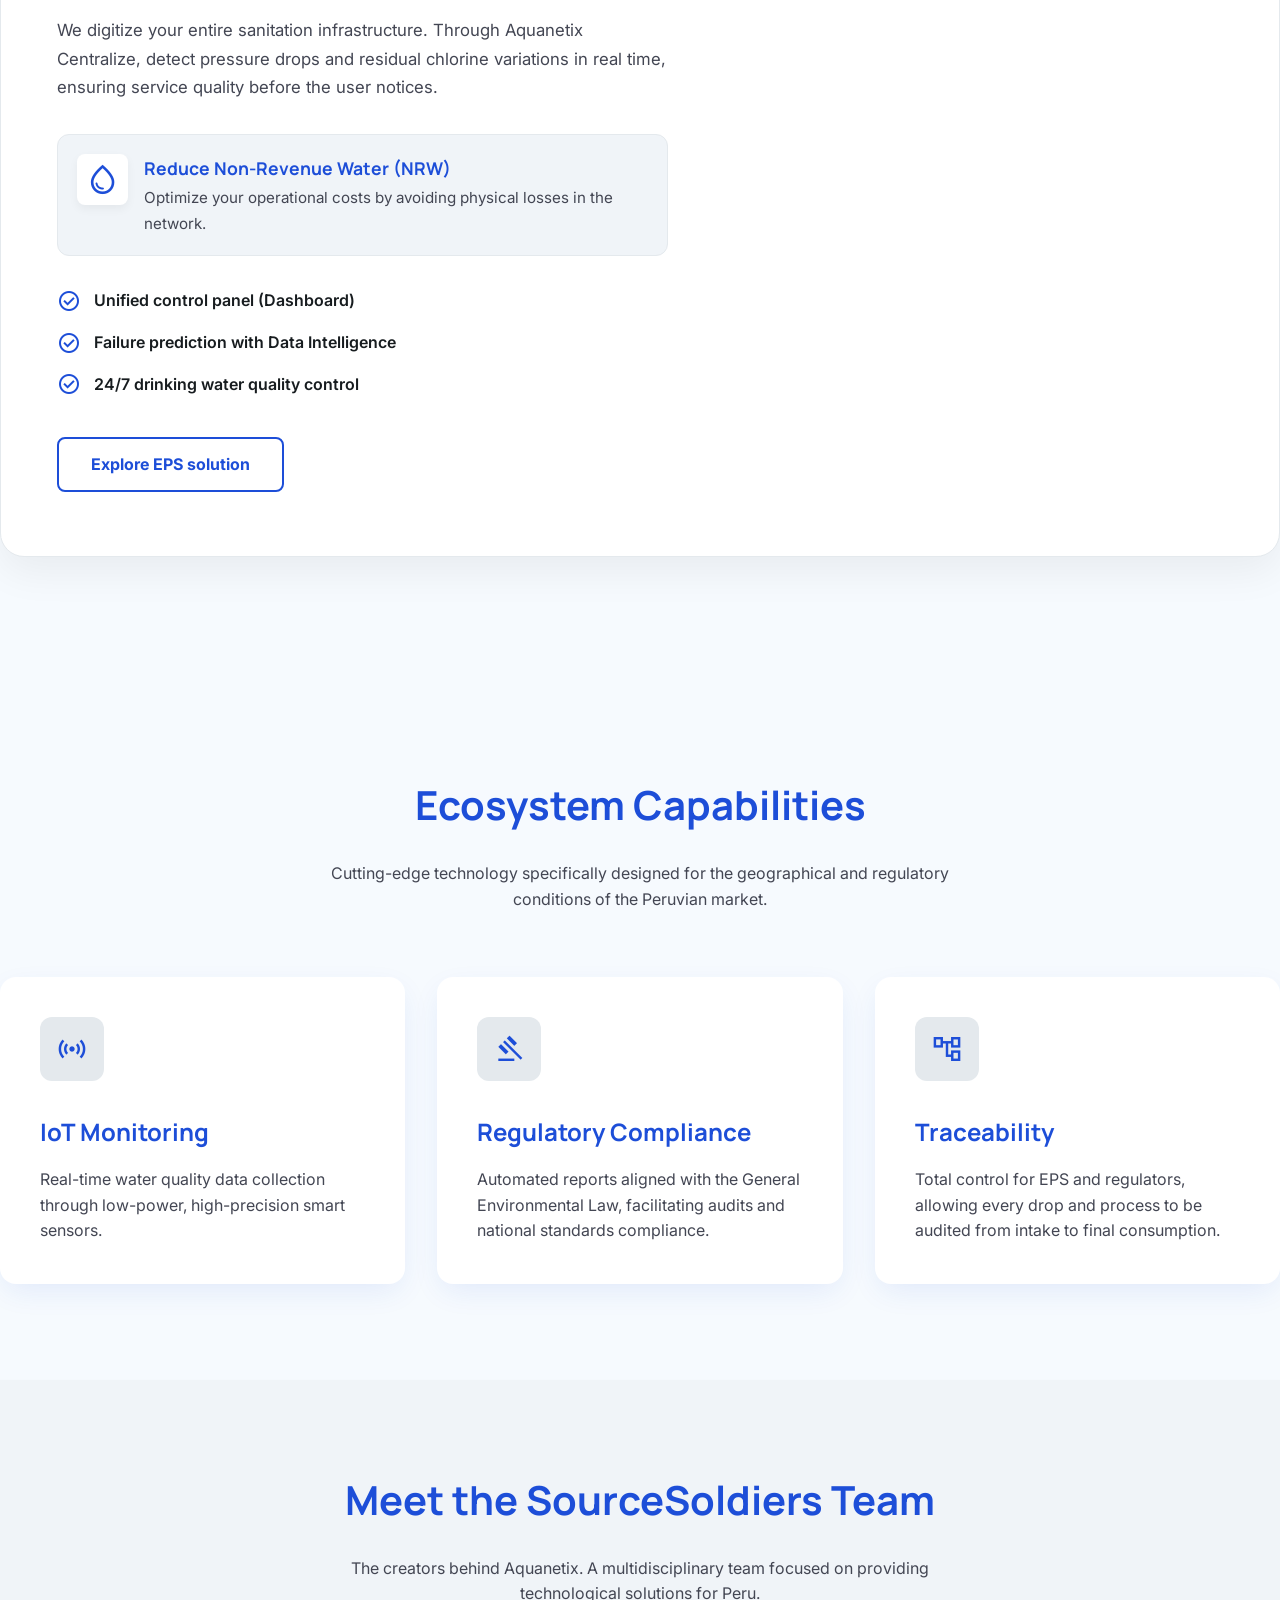
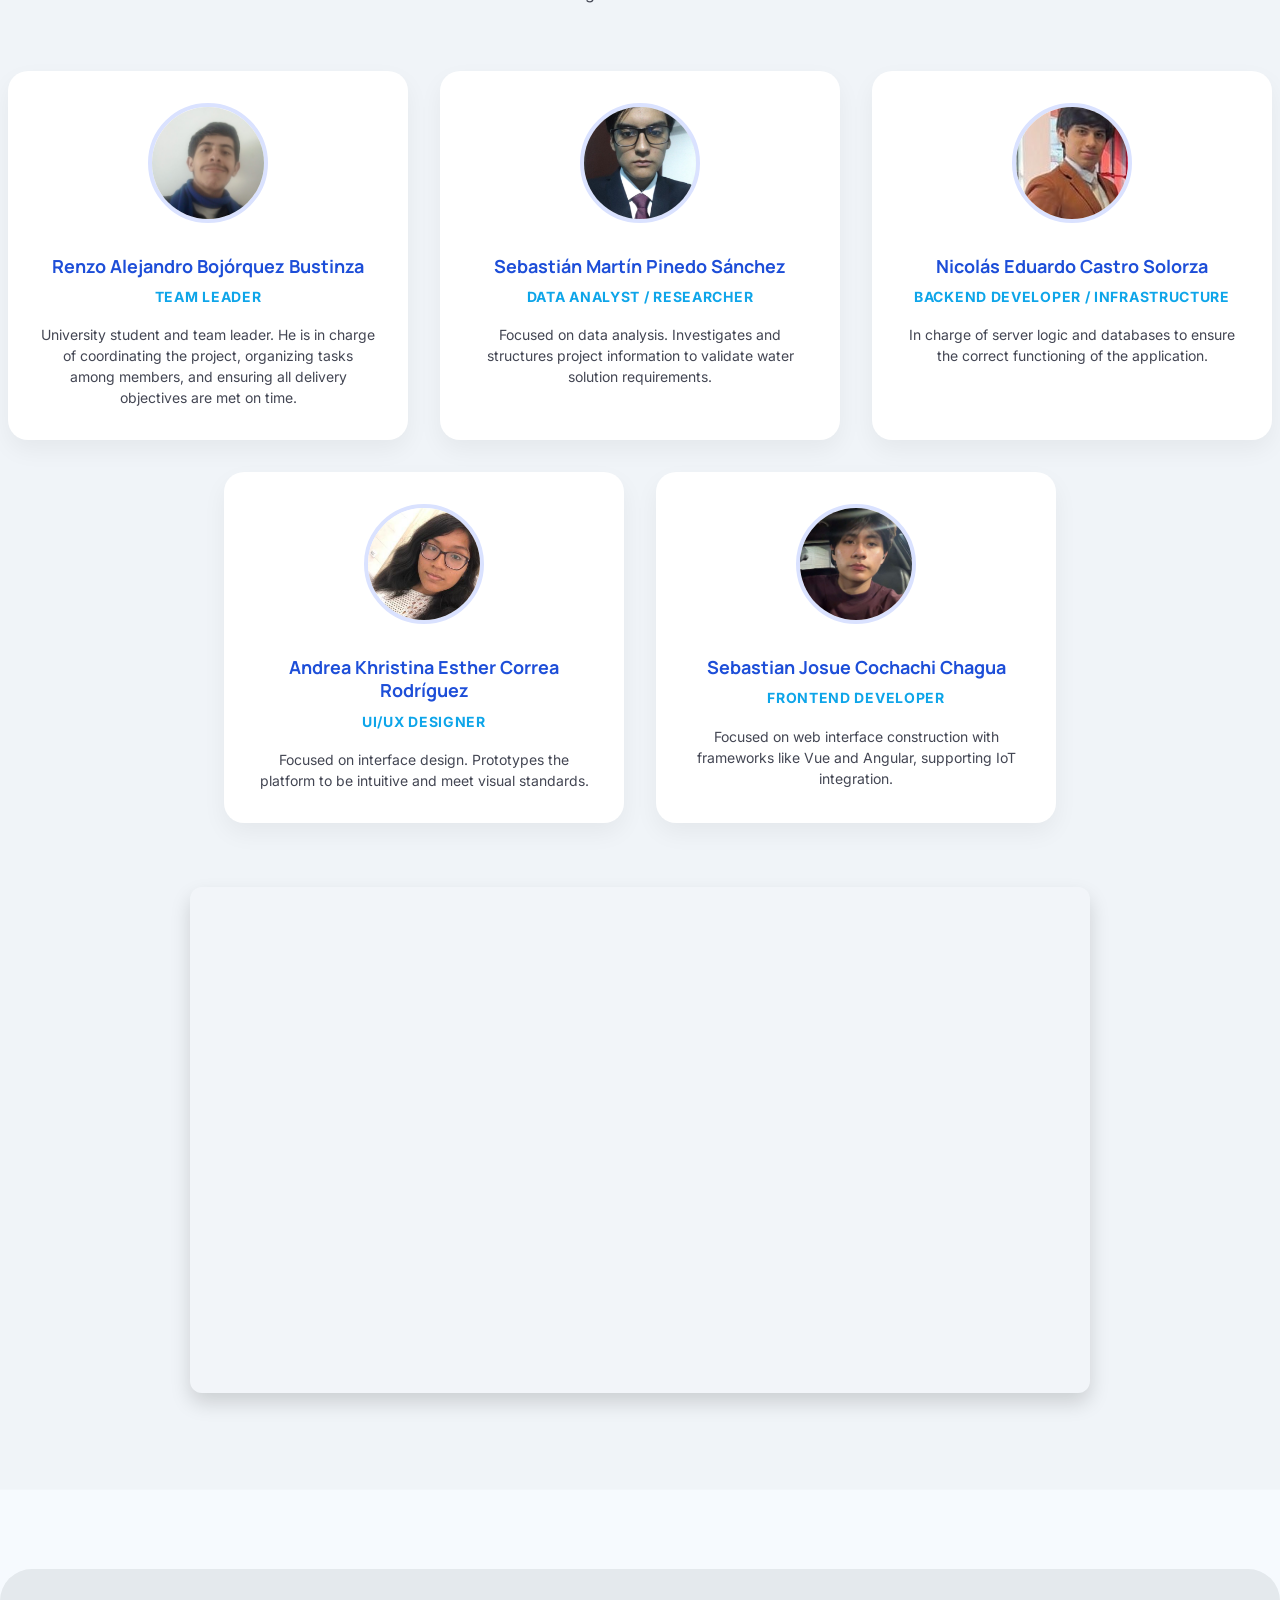
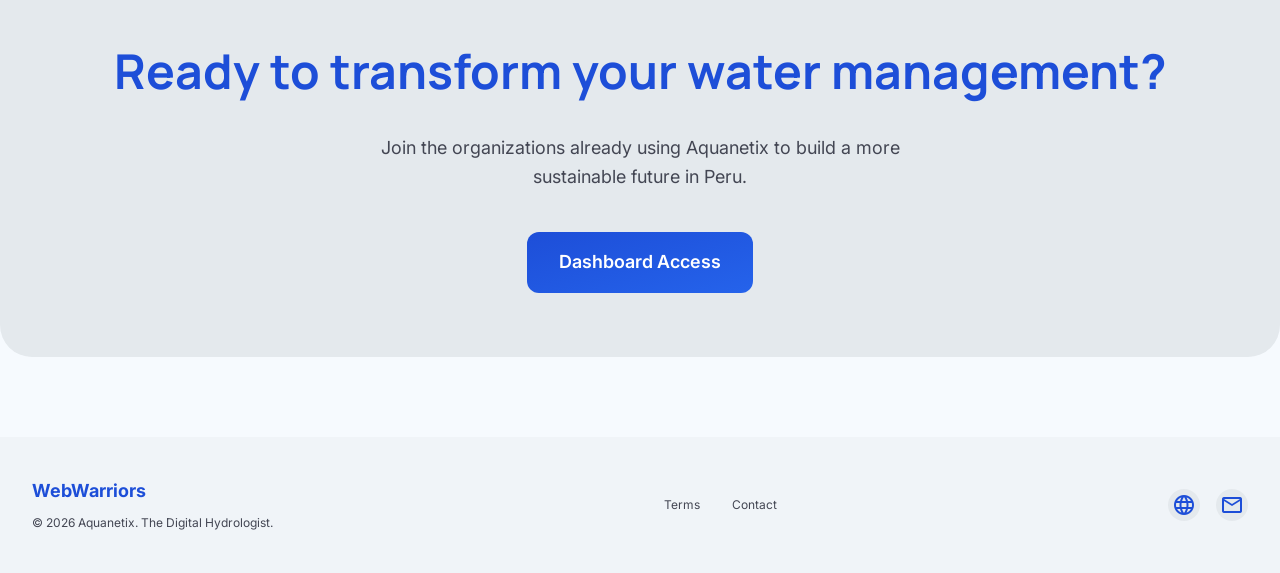
==== commit bd712cec: "Update index.html" ====
--- a/index.html
+++ b/index.html
@@ -333,7 +333,7 @@
 
           <div class="team-card">
             <img
-              src="assets/images/Foto_Andrea.png"
+              src="assets/images/foto_Andrea.png"
               alt="Andrea Correa"
               class="team-photo"
             />
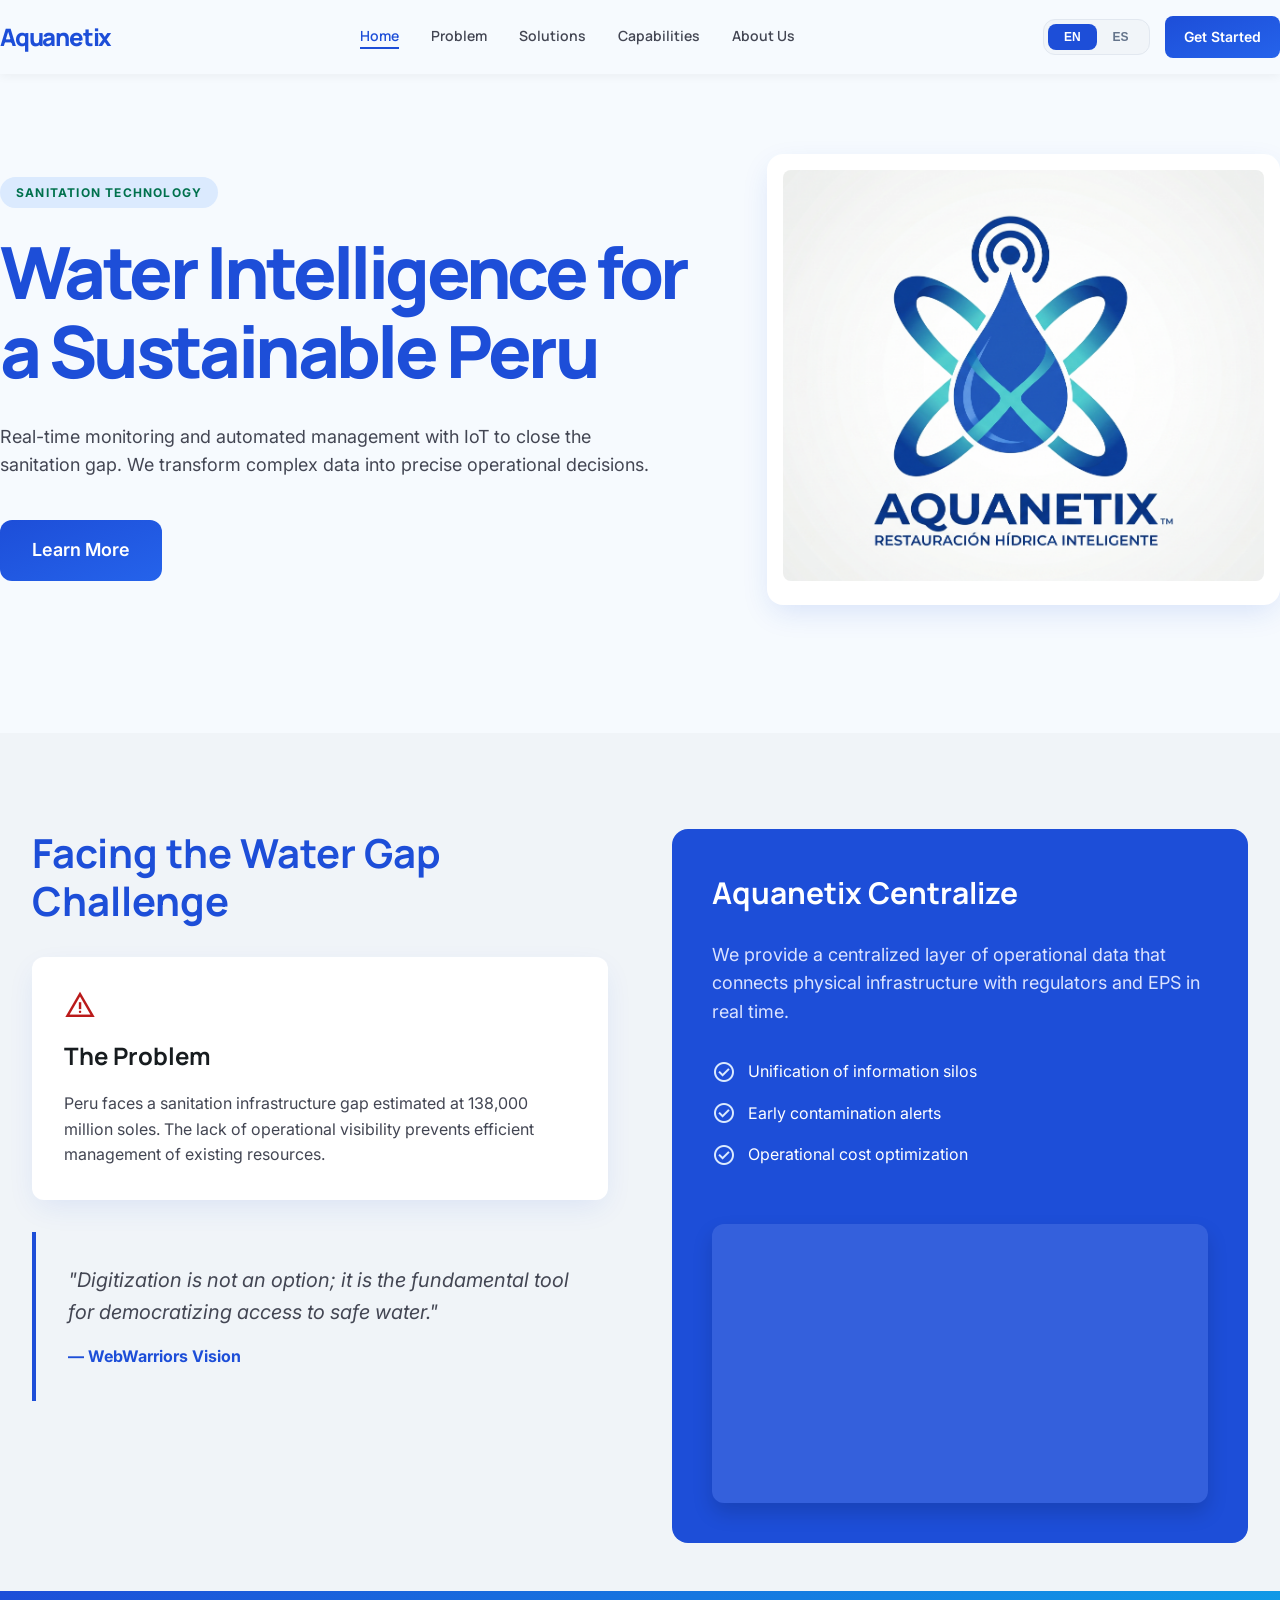
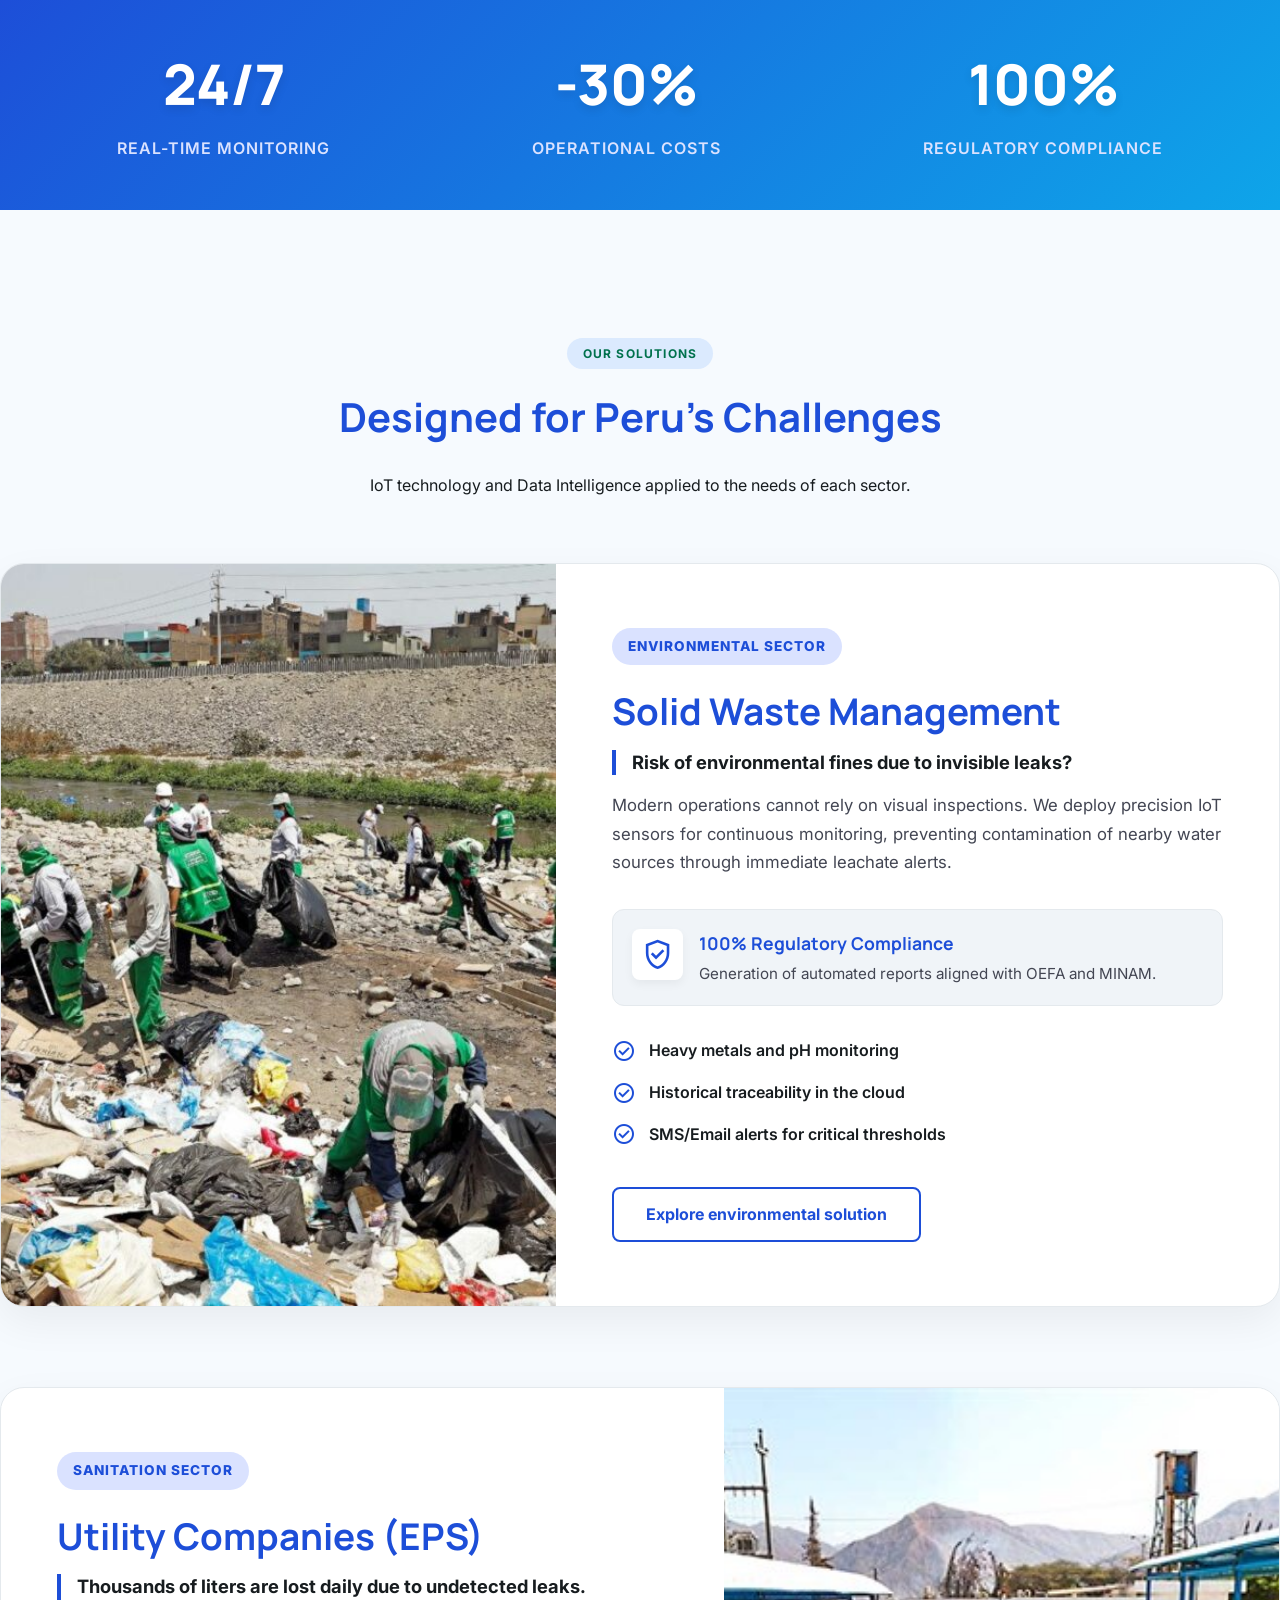
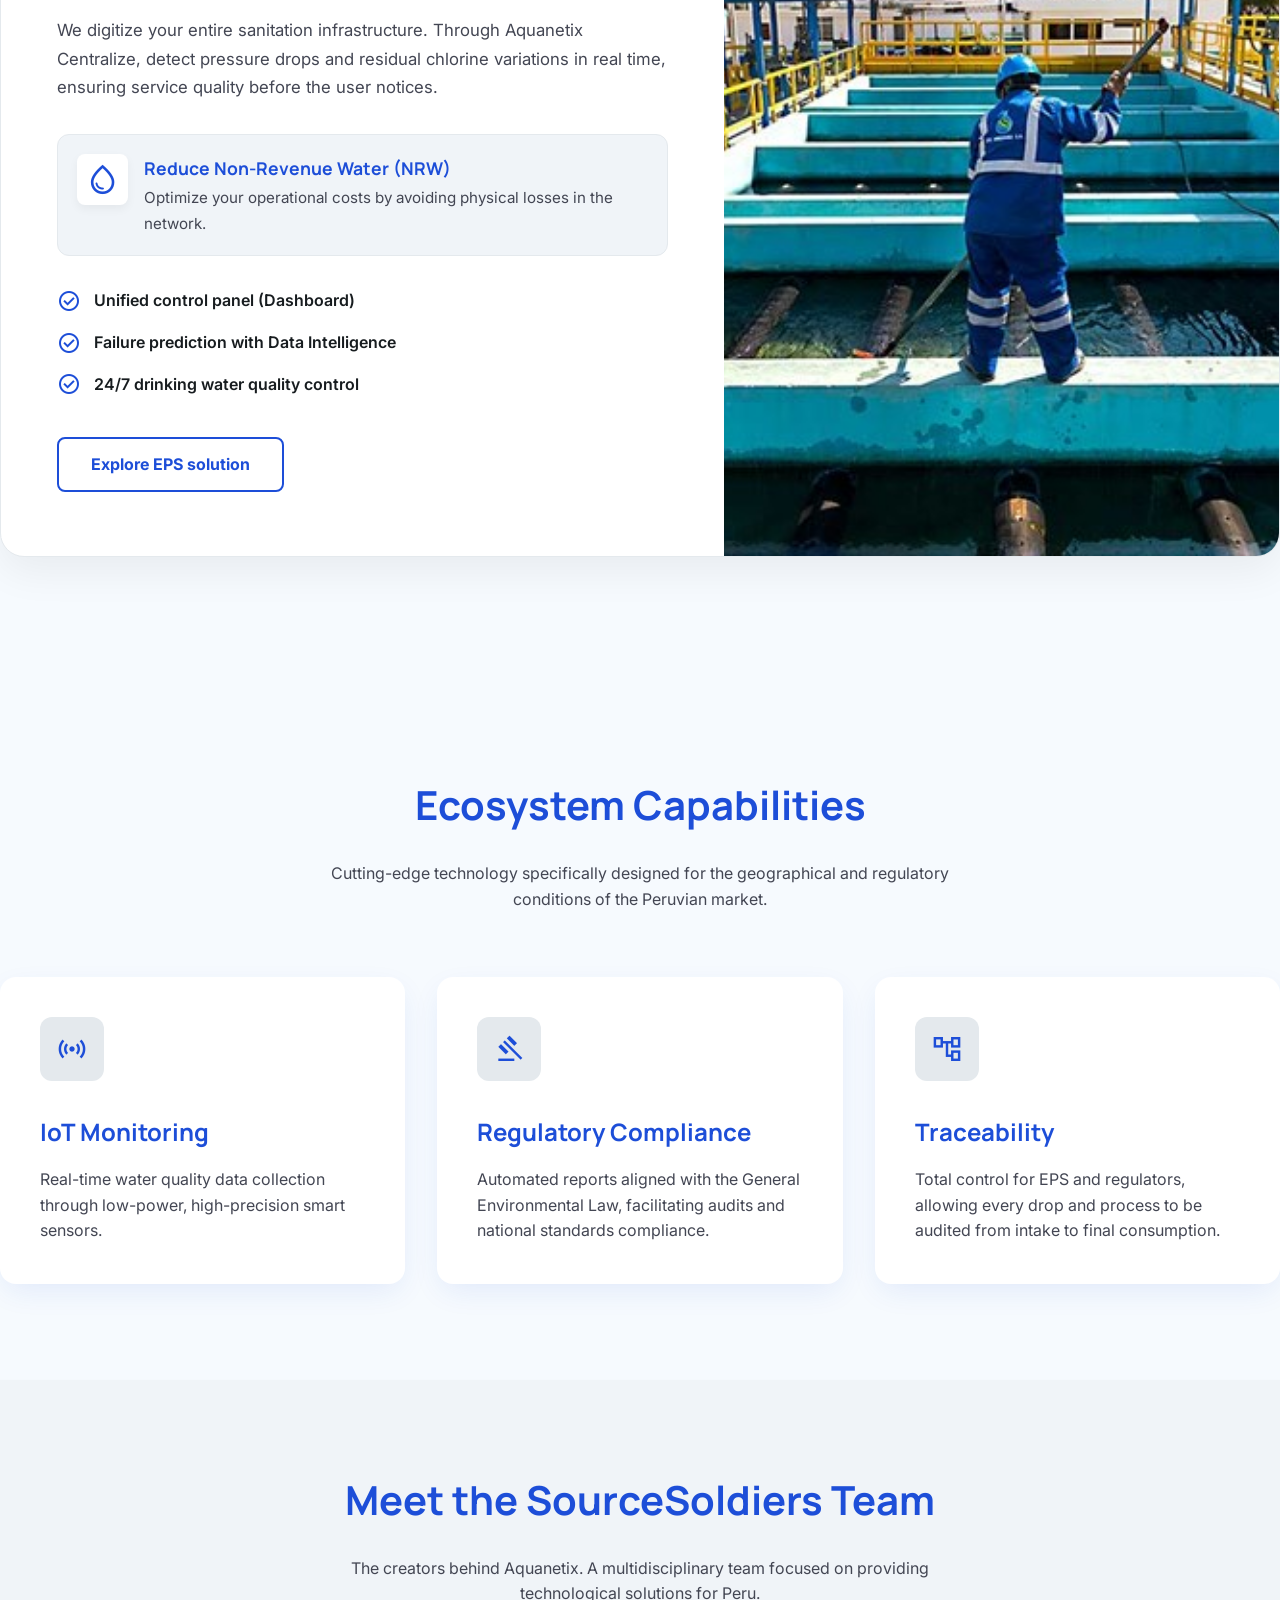
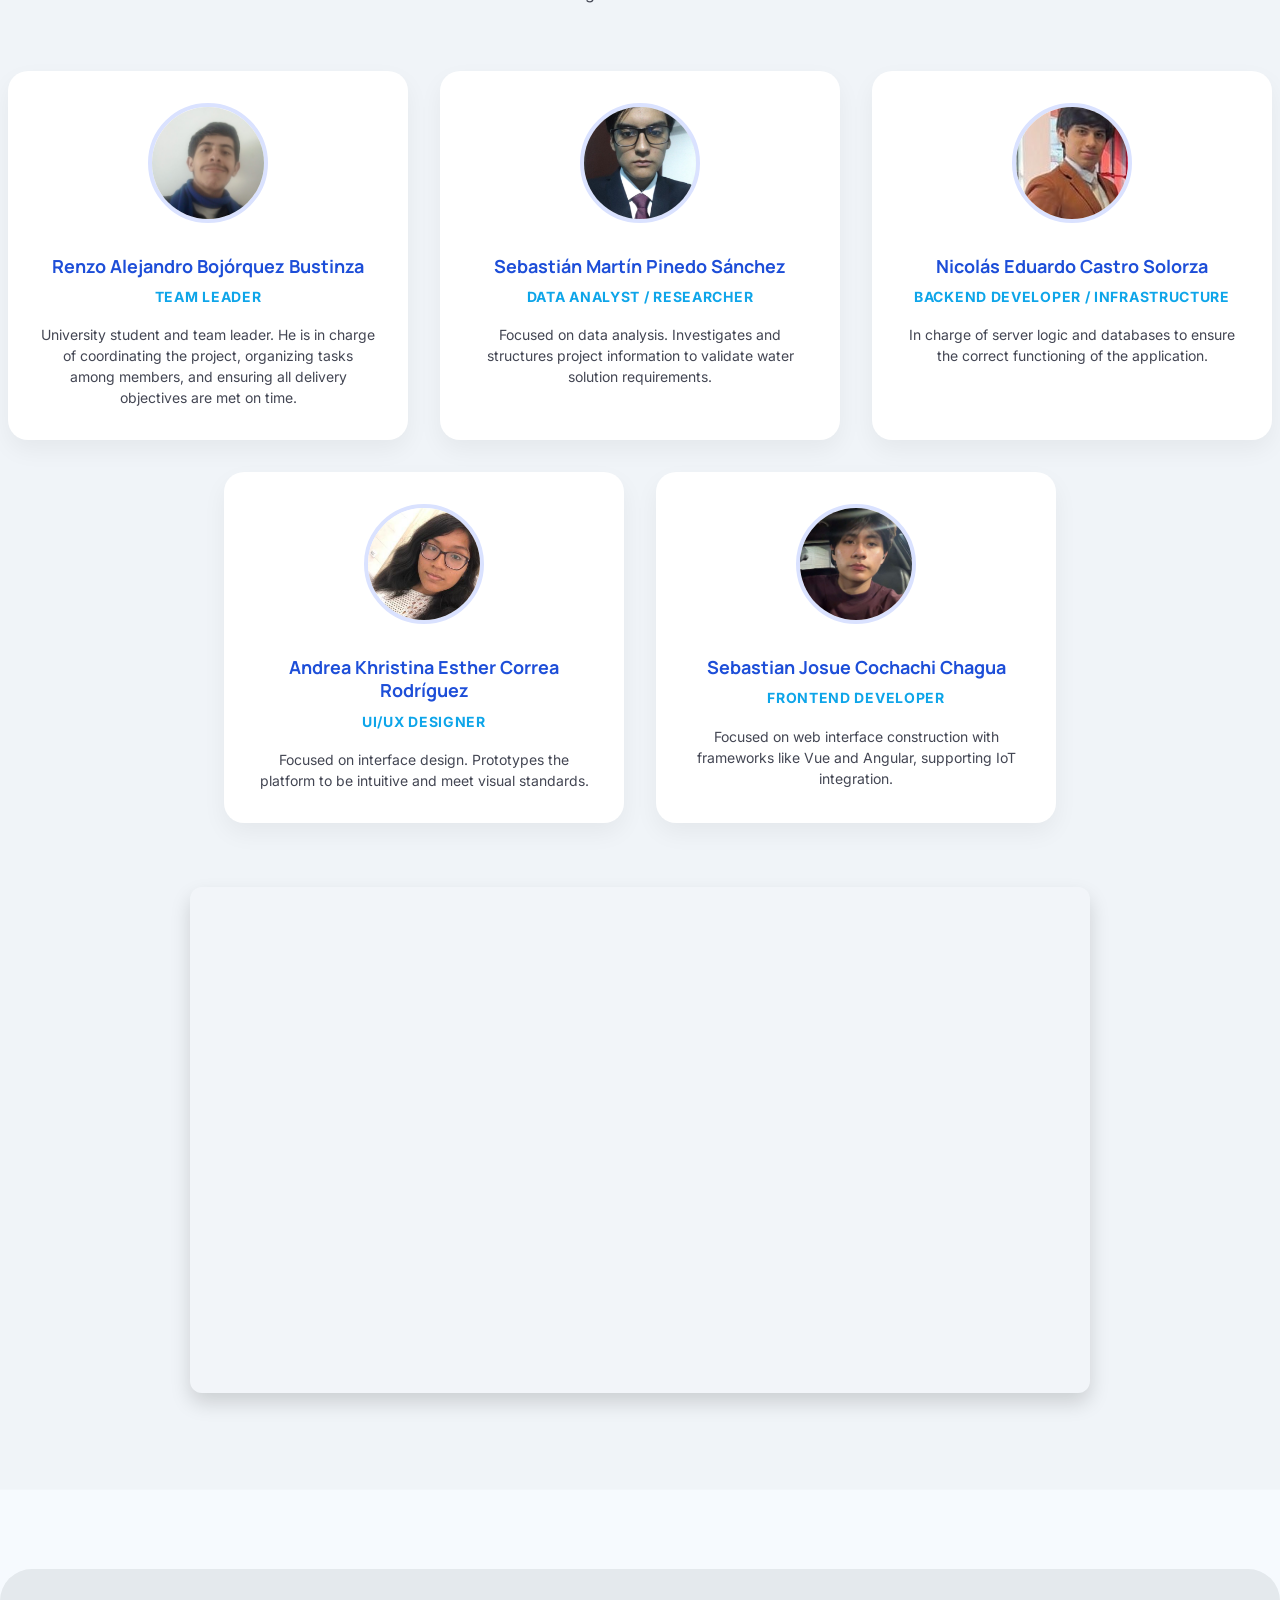
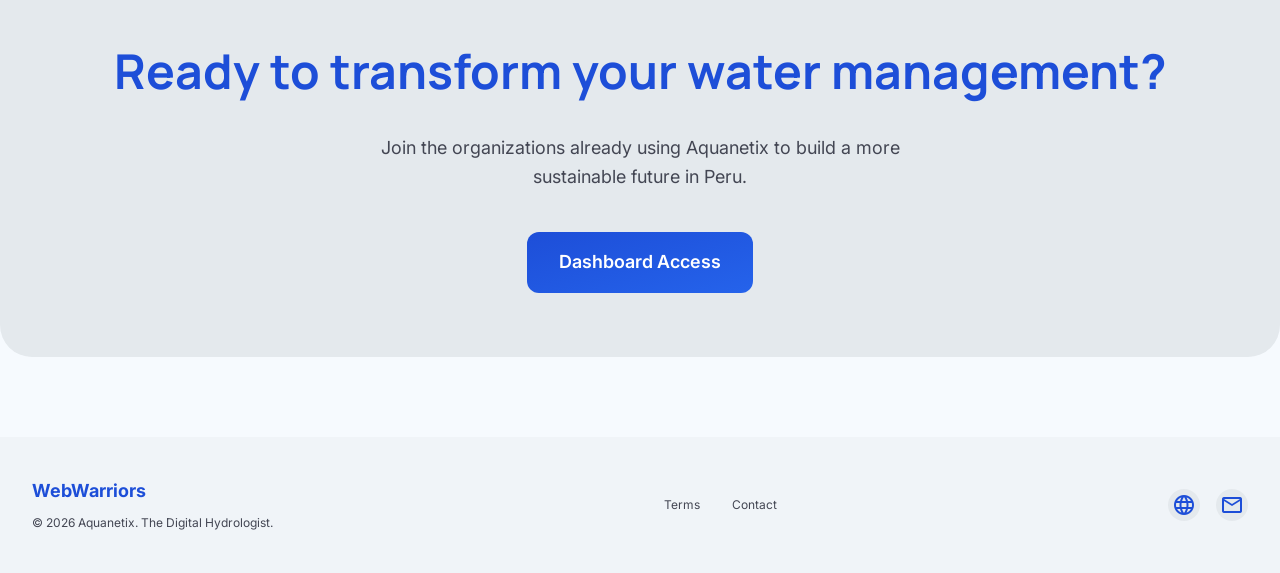
==== commit 4bbd4ebb: "Update index.html" ====
--- a/index.html
+++ b/index.html
@@ -413,7 +413,7 @@
             Únase a las organizaciones que ya están utilizando Aquanetix para
             construir un futuro más sostenible en el Perú.
           </p>
-          <a href="https://aquanetix-deploy.web.app/iam/sign-in" class="btn btn-large" data-i18n="cta-btn">
+          <a href="https://ss-aquanetix-webapplication.web.app/iam/sign-in" class="btn btn-large" data-i18n="cta-btn">
             Acceso al Dashboard
           </a>
         </div>
